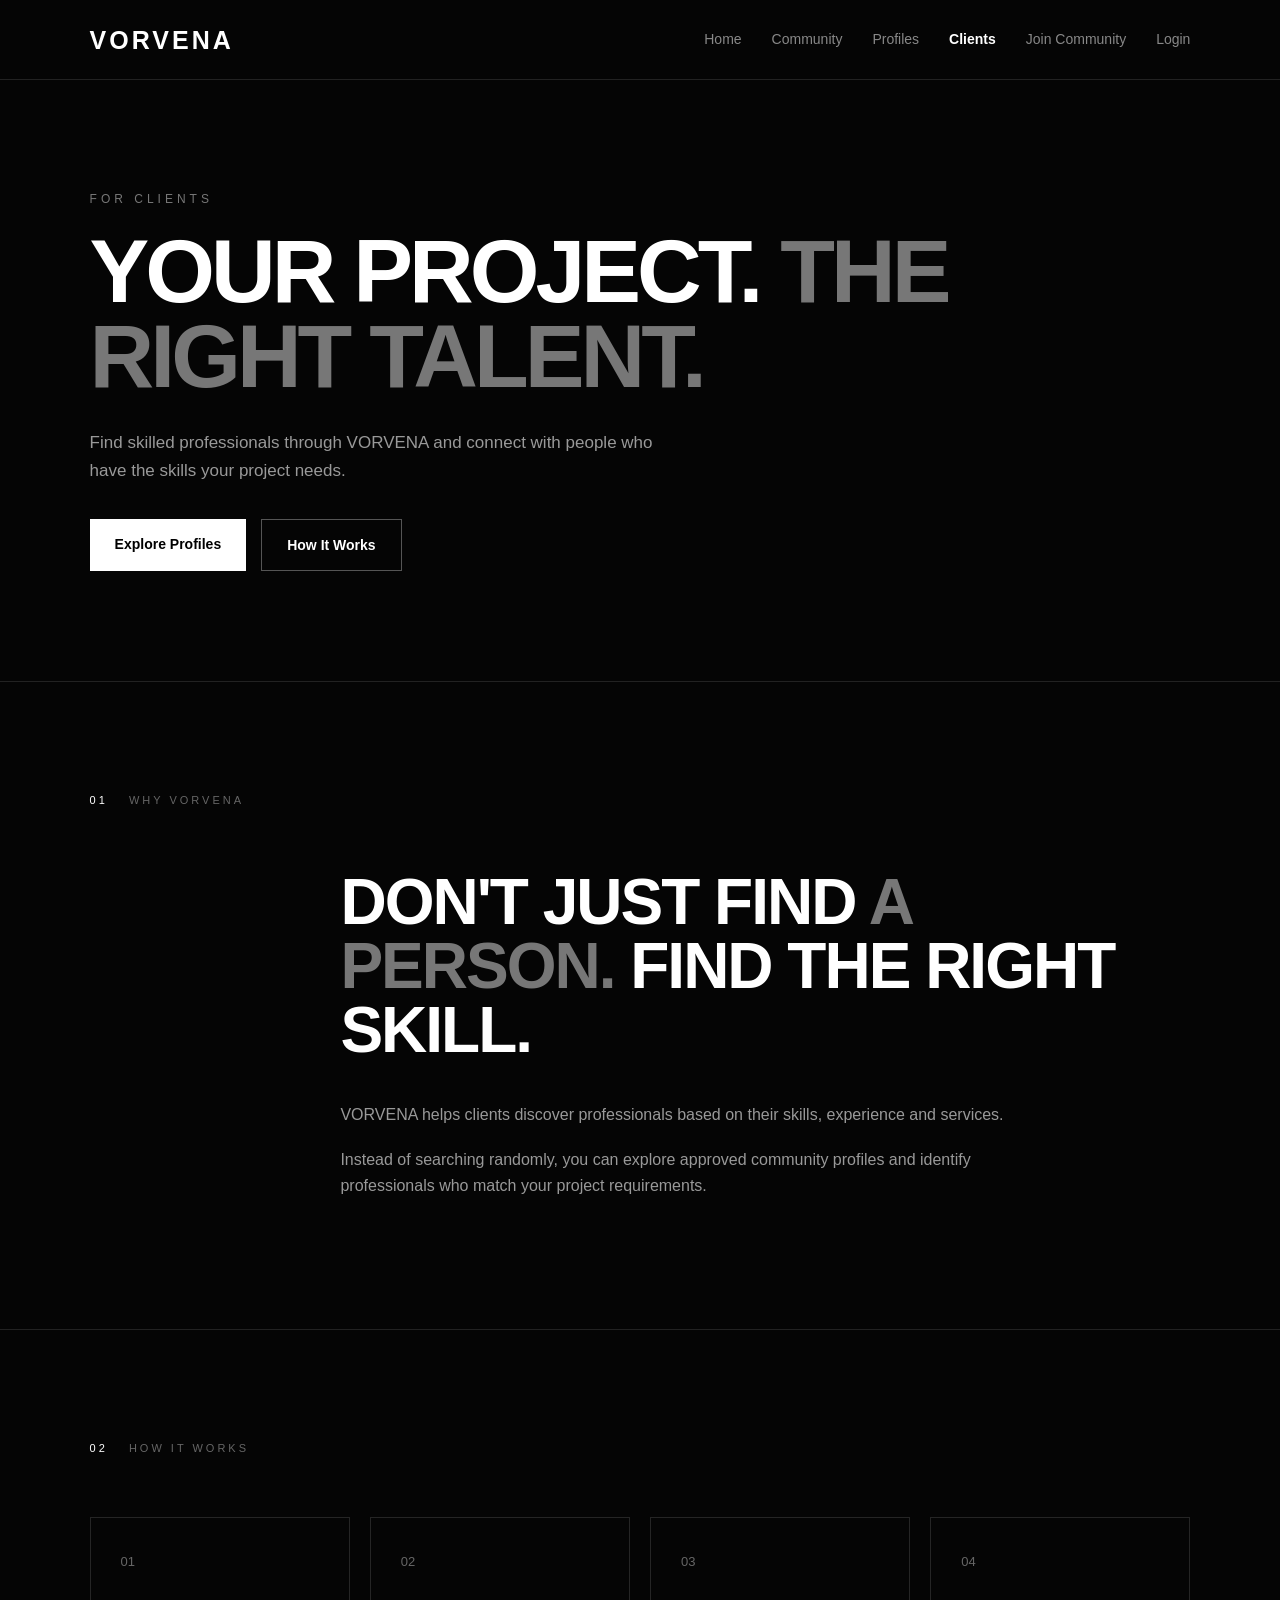
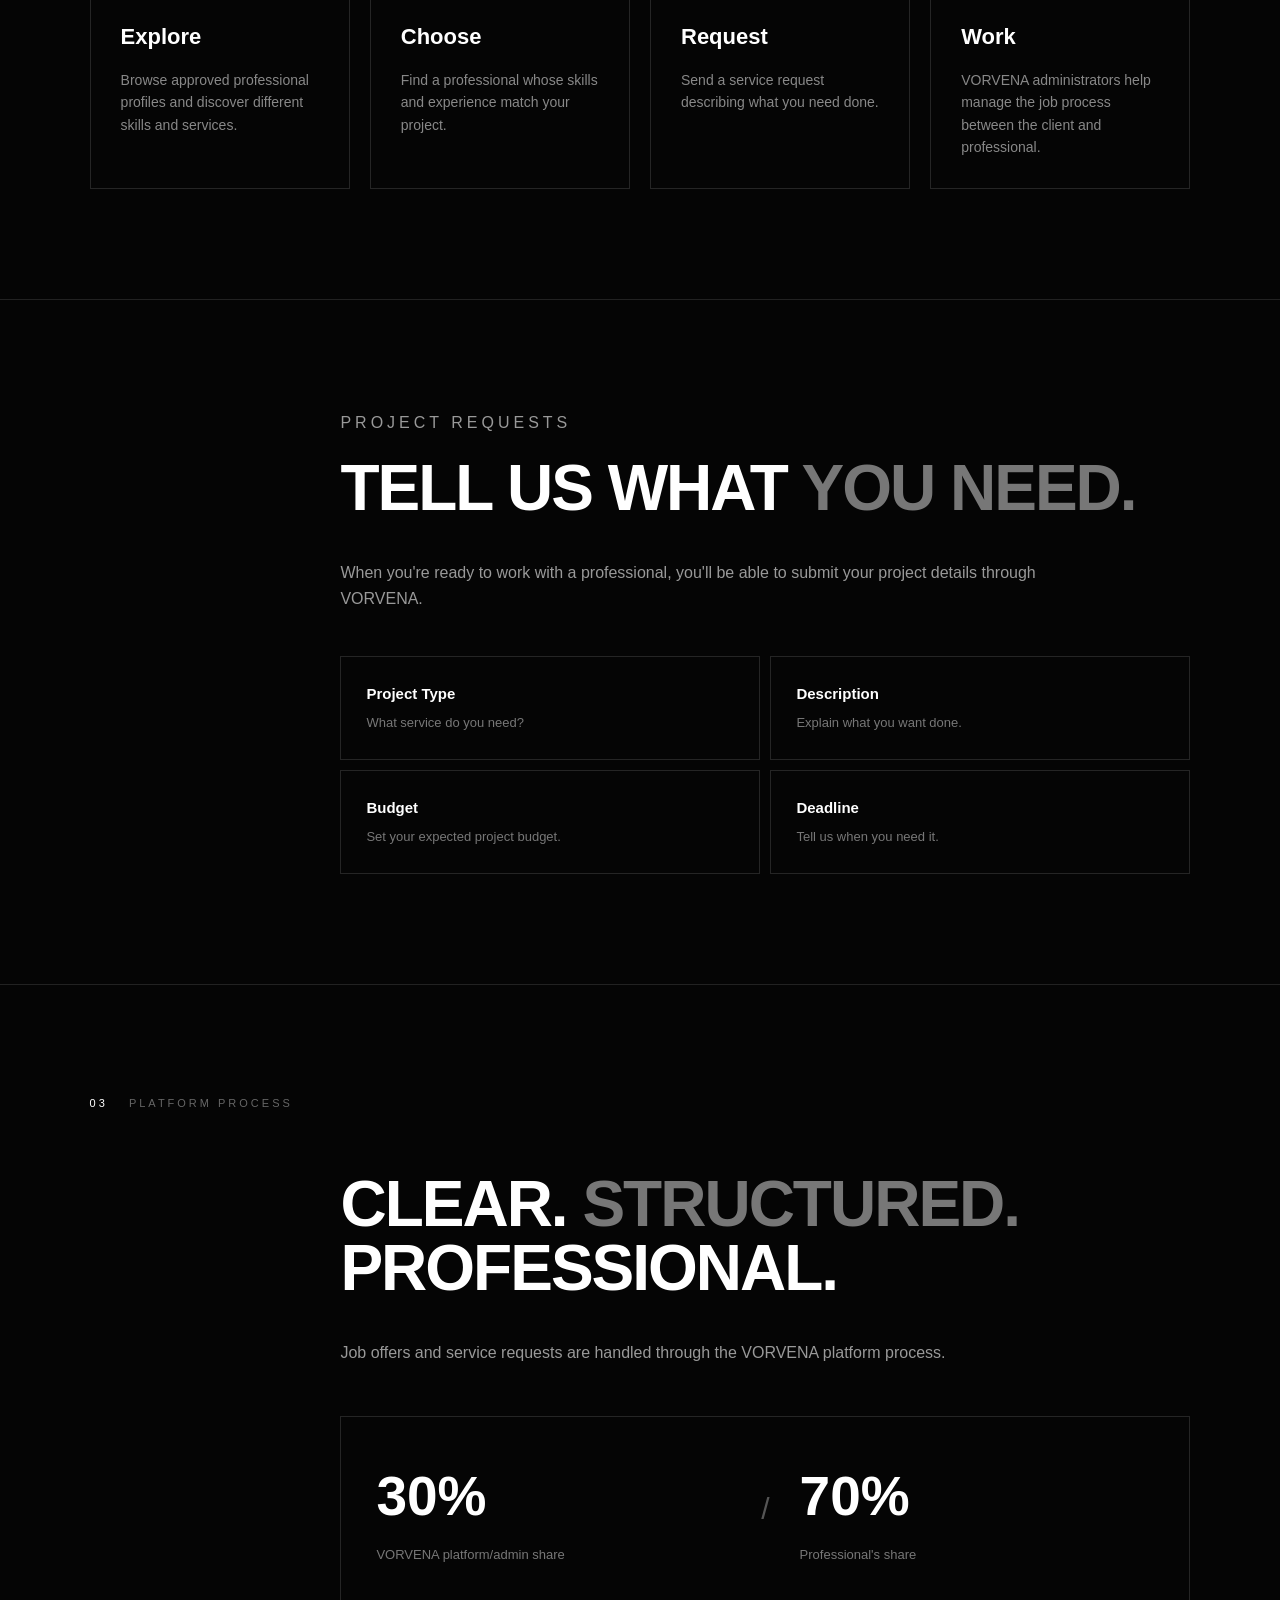
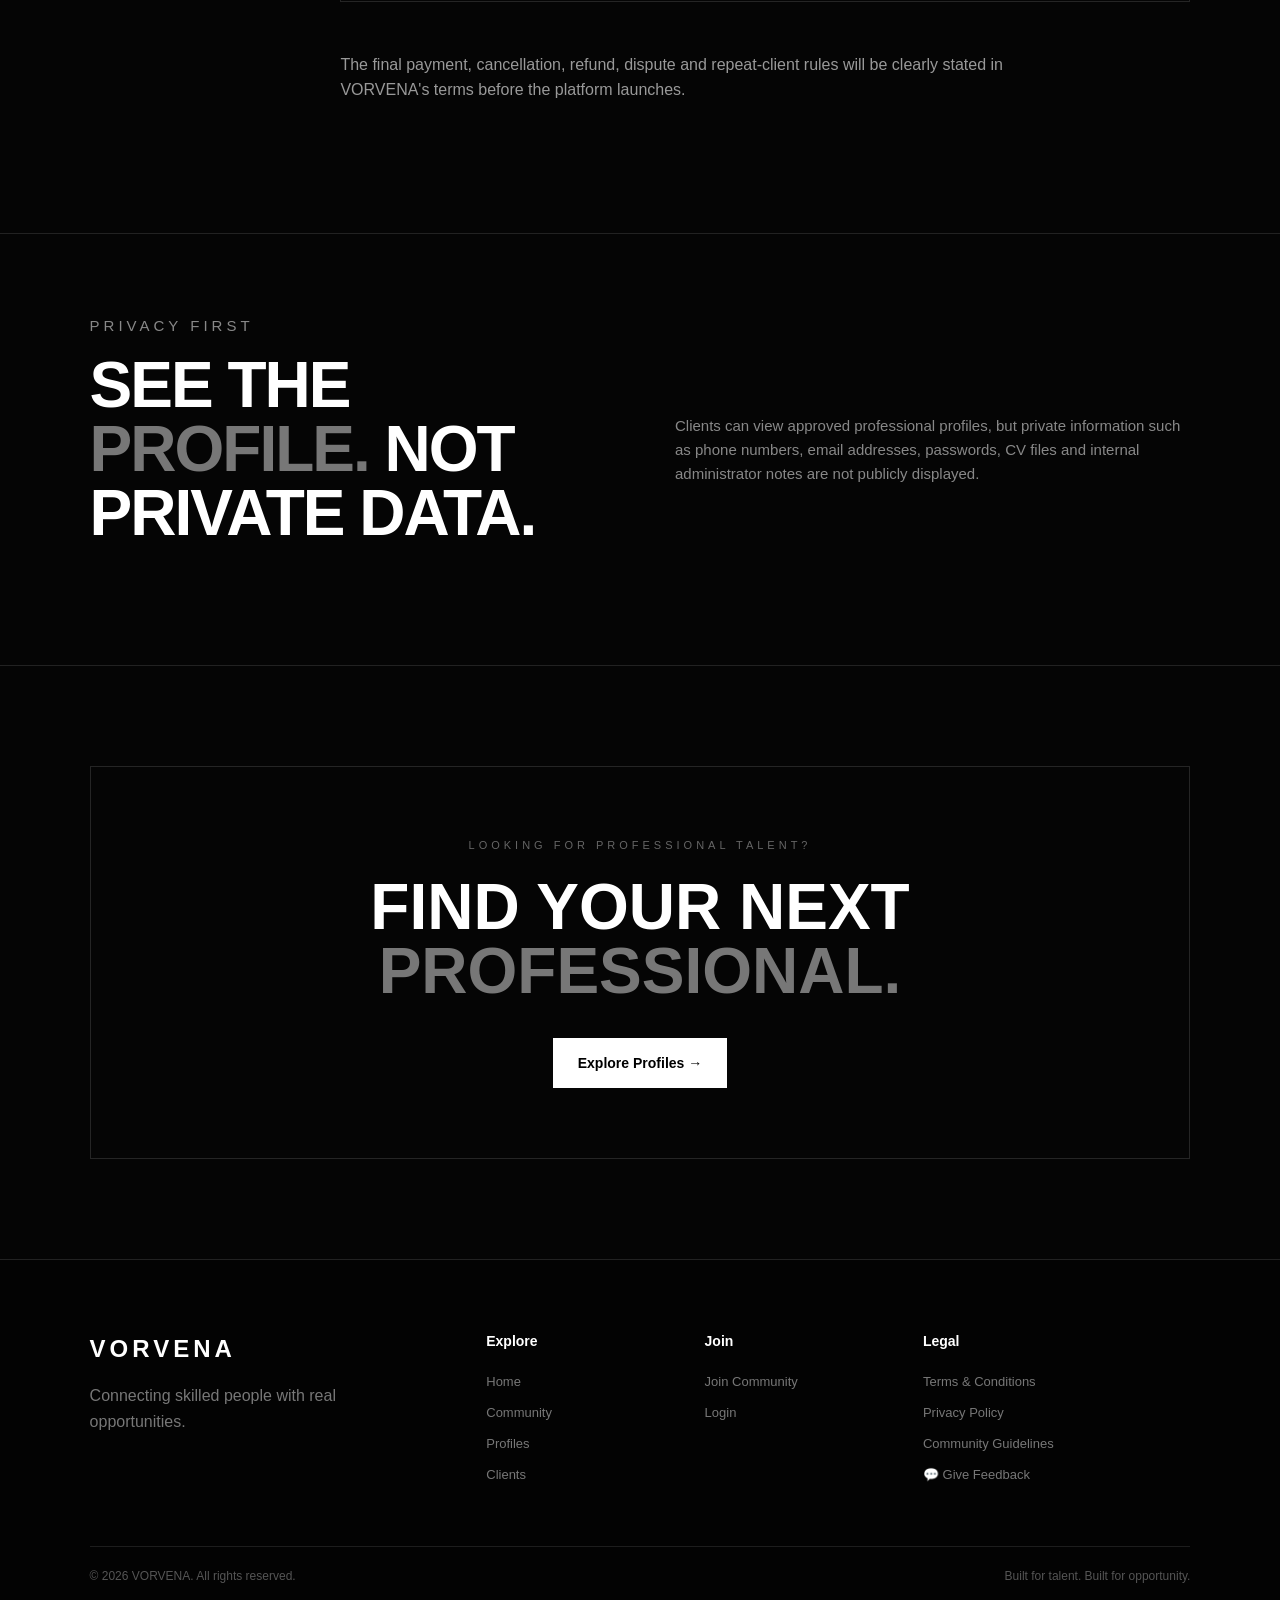
==== clients.html @ e2cf0236 "initial commit" ====
<!DOCTYPE html>
<html lang="en">

<head>
    <meta charset="UTF-8">
    <meta name="viewport" content="width=device-width, initial-scale=1.0">

    <title>Clients | VORVENA</title>

    <link rel="stylesheet" href="clients.css">
</head>

<body>

    <!-- HEADER -->
    <header class="header">

        <a href="home.html" class="logo">VORVENA</a>

        <nav class="nav">

            <a href="home.html">Home</a>

            <a href="community.html">Community</a>

            <a href="profiles.html">Profiles</a>

            <a href="clients.html" class="active">
                Clients
            </a>

            <a href="join.html">Join Community</a>

            <a href="login.html">Login</a>

        </nav>

        <button class="menu-btn" id="menuBtn">
            ☰
        </button>

    </header>


    <!-- MOBILE NAV -->
    <div class="mobile-nav" id="mobileNav">

        <a href="home.html">Home</a>

        <a href="community.html">
            Community
        </a>

        <a href="profiles.html">
            Profiles
        </a>

        <a href="clients.html" class="active">
            Clients
        </a>

        <a href="join.html">
            Join Community
        </a>

        <a href="login.html">
            Login
        </a>

    </div>


    <!-- MAIN -->
    <main>

        <!-- HERO -->
        <section class="clients-hero">

            <p>FOR CLIENTS</p>

            <h1>
                YOUR PROJECT.
                <span>THE RIGHT TALENT.</span>
            </h1>

            <p class="hero-description">
                Find skilled professionals through VORVENA
                and connect with people who have the skills
                your project needs.
            </p>

            <div class="hero-buttons">

                <a href="profiles.html" class="primary-btn">
                    Explore Profiles
                </a>

                <a href="#how-it-works" class="secondary-btn">
                    How It Works
                </a>

            </div>

        </section>


        <!-- WHY VORVENA -->
        <section class="why-section">

            <div class="section-label">
                <span>01</span>
                WHY VORVENA
            </div>

            <div class="why-content">

                <h2>
                    DON'T JUST FIND
                    <span>A PERSON.</span>
                    FIND THE RIGHT SKILL.
                </h2>

                <p>
                    VORVENA helps clients discover
                    professionals based on their skills,
                    experience and services.
                </p>

                <p>
                    Instead of searching randomly, you can
                    explore approved community profiles and
                    identify professionals who match your
                    project requirements.
                </p>

            </div>

        </section>


        <!-- HOW IT WORKS -->
        <section class="how-section" id="how-it-works">

            <div class="section-label">
                <span>02</span>
                HOW IT WORKS
            </div>

            <div class="steps">

                <div class="step">

                    <span>01</span>

                    <h3>
                        Explore
                    </h3>

                    <p>
                        Browse approved professional profiles
                        and discover different skills and
                        services.
                    </p>

                </div>


                <div class="step">

                    <span>02</span>

                    <h3>
                        Choose
                    </h3>

                    <p>
                        Find a professional whose skills and
                        experience match your project.
                    </p>

                </div>


                <div class="step">

                    <span>03</span>

                    <h3>
                        Request
                    </h3>

                    <p>
                        Send a service request describing
                        what you need done.
                    </p>

                </div>


                <div class="step">

                    <span>04</span>

                    <h3>
                        Work
                    </h3>

                    <p>
                        VORVENA administrators help manage
                        the job process between the client
                        and professional.
                    </p>

                </div>

            </div>

        </section>


        <!-- PROJECT REQUEST -->
        <section class="request-section">

            <div class="request-content">

                <p class="small-label">
                    PROJECT REQUESTS
                </p>

                <h2>
                    TELL US WHAT
                    <span>YOU NEED.</span>
                </h2>

                <p>
                    When you're ready to work with a
                    professional, you'll be able to submit
                    your project details through VORVENA.
                </p>

                <div class="request-list">

                    <div>
                        <strong>Project Type</strong>
                        <span>What service do you need?</span>
                    </div>

                    <div>
                        <strong>Description</strong>
                        <span>Explain what you want done.</span>
                    </div>

                    <div>
                        <strong>Budget</strong>
                        <span>Set your expected project budget.</span>
                    </div>

                    <div>
                        <strong>Deadline</strong>
                        <span>Tell us when you need it.</span>
                    </div>

                </div>

            </div>

        </section>


        <!-- PAYMENT -->
        <section class="payment-section">

            <div class="section-label">
                <span>03</span>
                PLATFORM PROCESS
            </div>

            <div class="payment-content">

                <h2>
                    CLEAR.
                    <span>STRUCTURED.</span>
                    PROFESSIONAL.
                </h2>

                <p>
                    Job offers and service requests are
                    handled through the VORVENA platform
                    process.
                </p>

                <div class="payment-box">

                    <div>

                        <strong>30%</strong>

                        <span>
                            VORVENA platform/admin share
                        </span>

                    </div>

                    <div class="divider">
                        /
                    </div>

                    <div>

                        <strong>70%</strong>

                        <span>
                            Professional's share
                        </span>

                    </div>

                </div>

                <p class="payment-note">
                    The final payment, cancellation, refund,
                    dispute and repeat-client rules will be
                    clearly stated in VORVENA's terms before
                    the platform launches.
                </p>

            </div>

        </section>


        <!-- PRIVACY -->
        <section class="privacy-section">

            <div>

                <p class="small-label">
                    PRIVACY FIRST
                </p>

                <h2>
                    SEE THE
                    <span>PROFILE.</span>
                    NOT PRIVATE DATA.
                </h2>

            </div>

            <p>
                Clients can view approved professional
                profiles, but private information such as
                phone numbers, email addresses, passwords,
                CV files and internal administrator notes
                are not publicly displayed.
            </p>

        </section>


        <!-- CTA -->
        <section class="clients-cta">

            <p>
                LOOKING FOR PROFESSIONAL TALENT?
            </p>

            <h2>
                FIND YOUR NEXT
                <span>PROFESSIONAL.</span>
            </h2>

            <a href="profiles.html">
                Explore Profiles →
            </a>

        </section>

    </main>


    <!-- FOOTER -->
    <footer class="footer">

        <div class="footer-container">

            <div class="footer-brand">

                <h2>VORVENA</h2>

                <p>
                    Connecting skilled people with
                    real opportunities.
                </p>

            </div>


            <div class="footer-column">

                <h3>Explore</h3>

                <a href="home.html">
                    Home
                </a>

                <a href="community.html">
                    Community
                </a>

                <a href="profiles.html">
                    Profiles
                </a>

                <a href="clients.html">
                    Clients
                </a>

            </div>


            <div class="footer-column">

                <h3>Join</h3>

                <a href="join.html">
                    Join Community
                </a>

                <a href="login.html">
                    Login
                </a>

            </div>


            <div class="footer-column">

                <h3>Legal</h3>

                <a href="terms.html">
                    Terms & Conditions
                </a>

                <a href="privacy.html">
                    Privacy Policy
                </a>

                <a href="guidelines.html">
                    Community Guidelines
                </a>

                <a href="#" id="feedbackBtn">
                    💬 Give Feedback
                </a>

            </div>

        </div>


        <div class="footer-bottom">

            <p>
                © 2026 VORVENA. All rights reserved.
            </p>

            <p>
                Built for talent. Built for opportunity.
            </p>

        </div>

    </footer>


    <script src="clients.js"></script>

</body>

</html>
---- clients.css ----
* {
    margin: 0;
    padding: 0;
    box-sizing: border-box;
}

html {
    scroll-behavior: smooth;
}

body {
    background: #050505;
    color: #ffffff;
    font-family: Arial, Helvetica, sans-serif;
    line-height: 1.6;
}


/* ================= HEADER ================= */

.header {
    height: 80px;
    padding: 0 7%;

    display: flex;
    align-items: center;
    justify-content: space-between;

    background: #050505;
    border-bottom: 1px solid #222;

    position: relative;
    z-index: 1000;
}

.logo {
    color: #ffffff;
    text-decoration: none;

    font-size: 25px;
    font-weight: 800;

    letter-spacing: 3px;
}

.nav {
    display: flex;
    gap: 30px;
}

.nav a {
    color: #888;
    text-decoration: none;

    font-size: 14px;

    transition: 0.3s;
}

.nav a:hover,
.nav a.active {
    color: #ffffff;
}

.nav a.active {
    font-weight: 700;
}


/* ================= MENU ================= */

.menu-btn {
    display: none;

    border: none;
    background: transparent;

    color: #ffffff;

    font-size: 28px;

    cursor: pointer;
}

.mobile-nav {
    display: none;
}


/* ================= HERO ================= */

.clients-hero {
    min-height: 570px;

    padding: 110px 7%;

    display: flex;
    flex-direction: column;
    justify-content: center;
}

.clients-hero > p:first-child {
    color: #777;

    font-size: 12px;
    letter-spacing: 4px;

    margin-bottom: 20px;
}

.clients-hero h1 {
    max-width: 950px;

    font-size: clamp(50px, 7vw, 95px);

    line-height: 0.95;

    letter-spacing: -4px;
}

.clients-hero h1 span {
    color: #777;
}

.hero-description {
    color: #999;

    max-width: 600px;

    font-size: 17px;

    margin-top: 30px;
}

.hero-buttons {
    display: flex;

    gap: 15px;

    margin-top: 35px;
}

.primary-btn,
.secondary-btn {
    padding: 14px 25px;

    text-decoration: none;

    font-size: 14px;

    font-weight: 700;
}

.primary-btn {
    background: #ffffff;

    color: #000000;
}

.secondary-btn {
    border: 1px solid #555;

    color: #ffffff;
}


/* ================= SECTIONS ================= */

.why-section,
.how-section,
.request-section,
.payment-section {
    padding: 110px 7%;

    border-top: 1px solid #222;
}

.section-label {
    color: #666;

    font-size: 11px;

    letter-spacing: 3px;

    margin-bottom: 60px;
}

.section-label span {
    color: #ffffff;

    margin-right: 15px;
}


/* ================= WHY ================= */

.why-content {
    max-width: 850px;

    margin-left: auto;
}

.why-content h2,
.request-content h2,
.payment-content h2,
.privacy-section h2 {
    font-size: clamp(35px, 5vw, 65px);

    line-height: 1;

    letter-spacing: -2px;

    margin-bottom: 40px;
}

.why-content h2 span,
.request-content h2 span,
.payment-content h2 span,
.privacy-section h2 span {
    color: #777;
}

.why-content p,
.request-content > p,
.payment-content > p {
    max-width: 700px;

    color: #999;

    font-size: 16px;

    margin-bottom: 20px;
}


/* ================= HOW IT WORKS ================= */

.steps {
    display: grid;

    grid-template-columns: repeat(4, 1fr);

    gap: 20px;
}

.step {
    border: 1px solid #252525;

    padding: 30px;

    min-height: 250px;
}

.step > span {
    color: #666;

    font-size: 13px;
}

.step h3 {
    font-size: 22px;

    margin: 45px 0 15px;
}

.step p {
    color: #888;

    font-size: 14px;
}


/* ================= REQUEST ================= */

.request-content {
    max-width: 850px;

    margin-left: auto;
}

.small-label {
    color: #666;

    font-size: 11px;

    letter-spacing: 4px;

    margin-bottom: 15px;
}

.request-list {
    margin-top: 45px;

    display: grid;

    grid-template-columns: repeat(2, 1fr);

    gap: 10px;
}

.request-list div {
    border: 1px solid #252525;

    padding: 25px;

    display: flex;

    flex-direction: column;

    gap: 7px;
}

.request-list strong {
    font-size: 15px;
}

.request-list span {
    color: #777;

    font-size: 13px;
}


/* ================= PAYMENT ================= */

.payment-content {
    max-width: 850px;

    margin-left: auto;
}

.payment-box {
    margin: 50px 0;

    border: 1px solid #252525;

    display: grid;

    grid-template-columns: 1fr auto 1fr;

    align-items: center;

    padding: 35px;
}

.payment-box div:not(.divider) {
    display: flex;

    flex-direction: column;

    gap: 5px;
}

.payment-box strong {
    font-size: 55px;
}

.payment-box span {
    color: #777;

    font-size: 13px;
}

.divider {
    color: #555;

    font-size: 30px;

    padding: 0 30px;
}

.payment-note {
    color: #666;

    font-size: 13px;

    max-width: 700px;
}


/* ================= PRIVACY ================= */

.privacy-section {
    padding: 80px 7%;

    border-top: 1px solid #222;
    border-bottom: 1px solid #222;

    display: grid;

    grid-template-columns: 1fr 1fr;

    gap: 70px;

    align-items: center;
}

.privacy-section p {
    color: #888;

    font-size: 15px;
}


/* ================= CTA ================= */

.clients-cta {
    margin: 100px 7%;

    padding: 70px;

    border: 1px solid #252525;

    text-align: center;
}

.clients-cta > p {
    color: #666;

    font-size: 11px;

    letter-spacing: 4px;
}

.clients-cta h2 {
    font-size: clamp(35px, 5vw, 65px);

    line-height: 1;

    margin: 20px 0 35px;
}

.clients-cta h2 span {
    color: #777;
}

.clients-cta a {
    display: inline-block;

    padding: 14px 25px;

    background: #ffffff;

    color: #000000;

    text-decoration: none;

    font-size: 14px;

    font-weight: 700;
}


/* ================= FOOTER ================= */

.footer {
    background: #030303;

    border-top: 1px solid #222;

    padding: 70px 7% 25px;
}

.footer-container {
    display: grid;

    grid-template-columns: 2fr 1fr 1fr 1.5fr;

    gap: 40px;
}

.footer-brand h2 {
    letter-spacing: 4px;
}

.footer-brand p {
    color: #777;

    max-width: 250px;

    margin-top: 15px;
}

.footer-column {
    display: flex;

    flex-direction: column;

    gap: 10px;
}

.footer-column h3 {
    font-size: 14px;

    margin-bottom: 10px;
}

.footer-column a {
    color: #777;

    text-decoration: none;

    font-size: 13px;

    transition: 0.3s;
}

.footer-column a:hover {
    color: #ffffff;
}

.footer-bottom {
    border-top: 1px solid #1d1d1d;

    margin-top: 60px;

    padding-top: 20px;

    display: flex;

    justify-content: space-between;

    gap: 20px;
}

.footer-bottom p {
    color: #555;

    font-size: 12px;
}


/* ================= TABLET ================= */

@media (max-width: 768px) {

    .header {
        height: 70px;

        padding: 0 5%;
    }

    .nav {
        display: none;
    }

    .menu-btn {
        display: block;
    }

    .mobile-nav {
        position: absolute;

        top: 70px;

        left: 0;

        width: 100%;

        background: #050505;

        border-bottom: 1px solid #222;

        display: none;

        flex-direction: column;

        z-index: 999;
    }

    .mobile-nav.show {
        display: flex;
    }

    .mobile-nav a {
        padding: 17px 5%;

        color: #888;

        text-decoration: none;

        border-bottom: 1px solid #1c1c1c;
    }

    .mobile-nav a.active {
        color: #ffffff;
    }

    .clients-hero {
        padding: 90px 5%;
    }

    .why-section,
    .how-section,
    .request-section,
    .payment-section {
        padding: 80px 5%;
    }

    .steps {
        grid-template-columns: repeat(2, 1fr);
    }

    .privacy-section {
        padding: 70px 5%;

        grid-template-columns: 1fr;

        gap: 30px;
    }

    .clients-cta {
        margin: 70px 5%;

        padding: 50px 30px;
    }

    .footer {
        padding: 60px 5% 25px;
    }

    .footer-container {
        grid-template-columns: repeat(2, 1fr);
    }

    .footer-bottom {
        flex-direction: column;
    }
}


/* ================= MOBILE ================= */

@media (max-width: 425px) {

    .logo {
        font-size: 21px;
    }

    .clients-hero h1 {
        font-size: 45px;

        letter-spacing: -2px;
    }

    .hero-description {
        font-size: 15px;
    }

    .hero-buttons {
        flex-direction: column;
    }

    .primary-btn,
    .secondary-btn {
        text-align: center;
    }

    .why-section,
    .how-section,
    .request-section,
    .payment-section {
        padding: 70px 5%;
    }

    .why-content h2,
    .request-content h2,
    .payment-content h2,
    .privacy-section h2 {
        font-size: 38px;
    }

    .steps {
        grid-template-columns: 1fr;
    }

    .request-list {
        grid-template-columns: 1fr;
    }

    .payment-box {
        grid-template-columns: 1fr;

        gap: 25px;

        text-align: center;
    }

    .divider {
        padding: 0;
    }

    .privacy-section {
        padding: 60px 5%;
    }

    .clients-cta {
        padding: 40px 25px;
    }

    .footer-container {
        grid-template-columns: 1fr;
    }
}


/* ================= SMALL MOBILE ================= */

@media (max-width: 375px) {

    .clients-hero h1 {
        font-size: 40px;
    }

    .why-content h2,
    .request-content h2,
    .payment-content h2,
    .privacy-section h2 {
        font-size: 34px;
    }

}
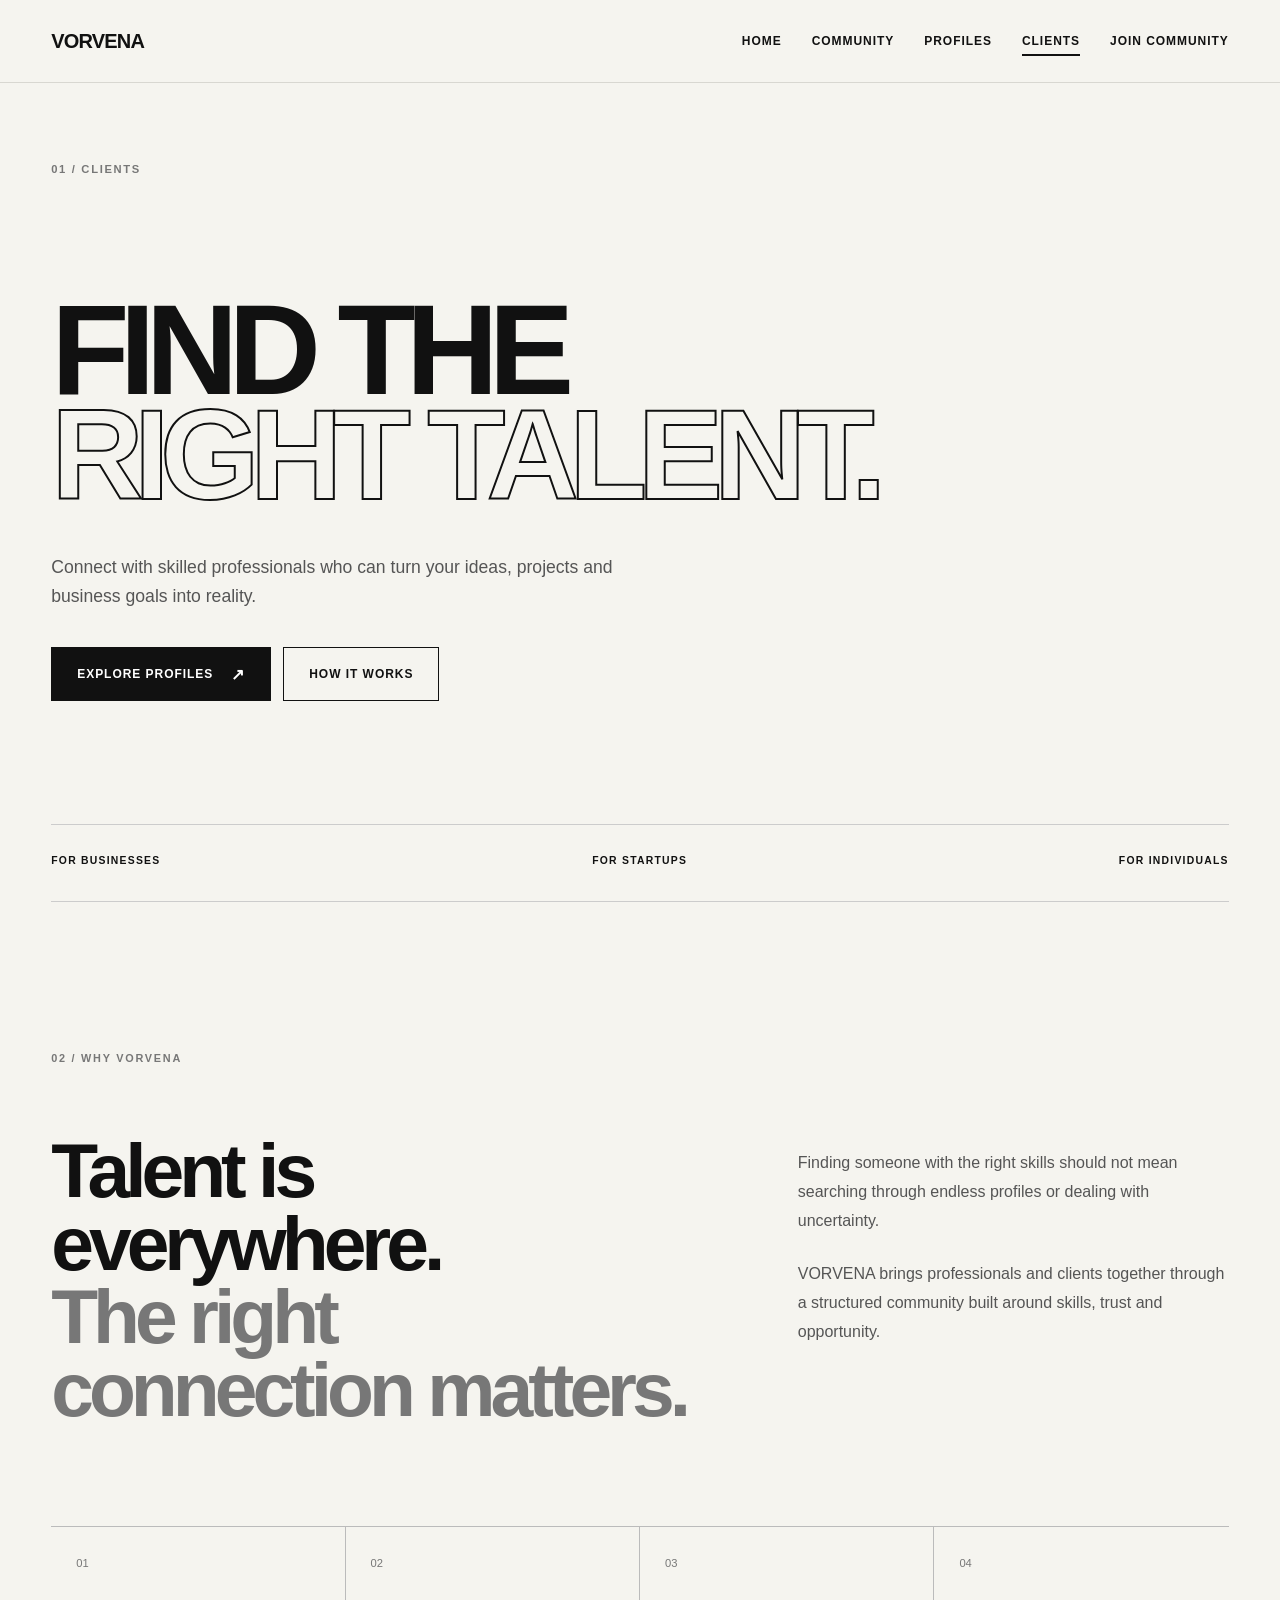
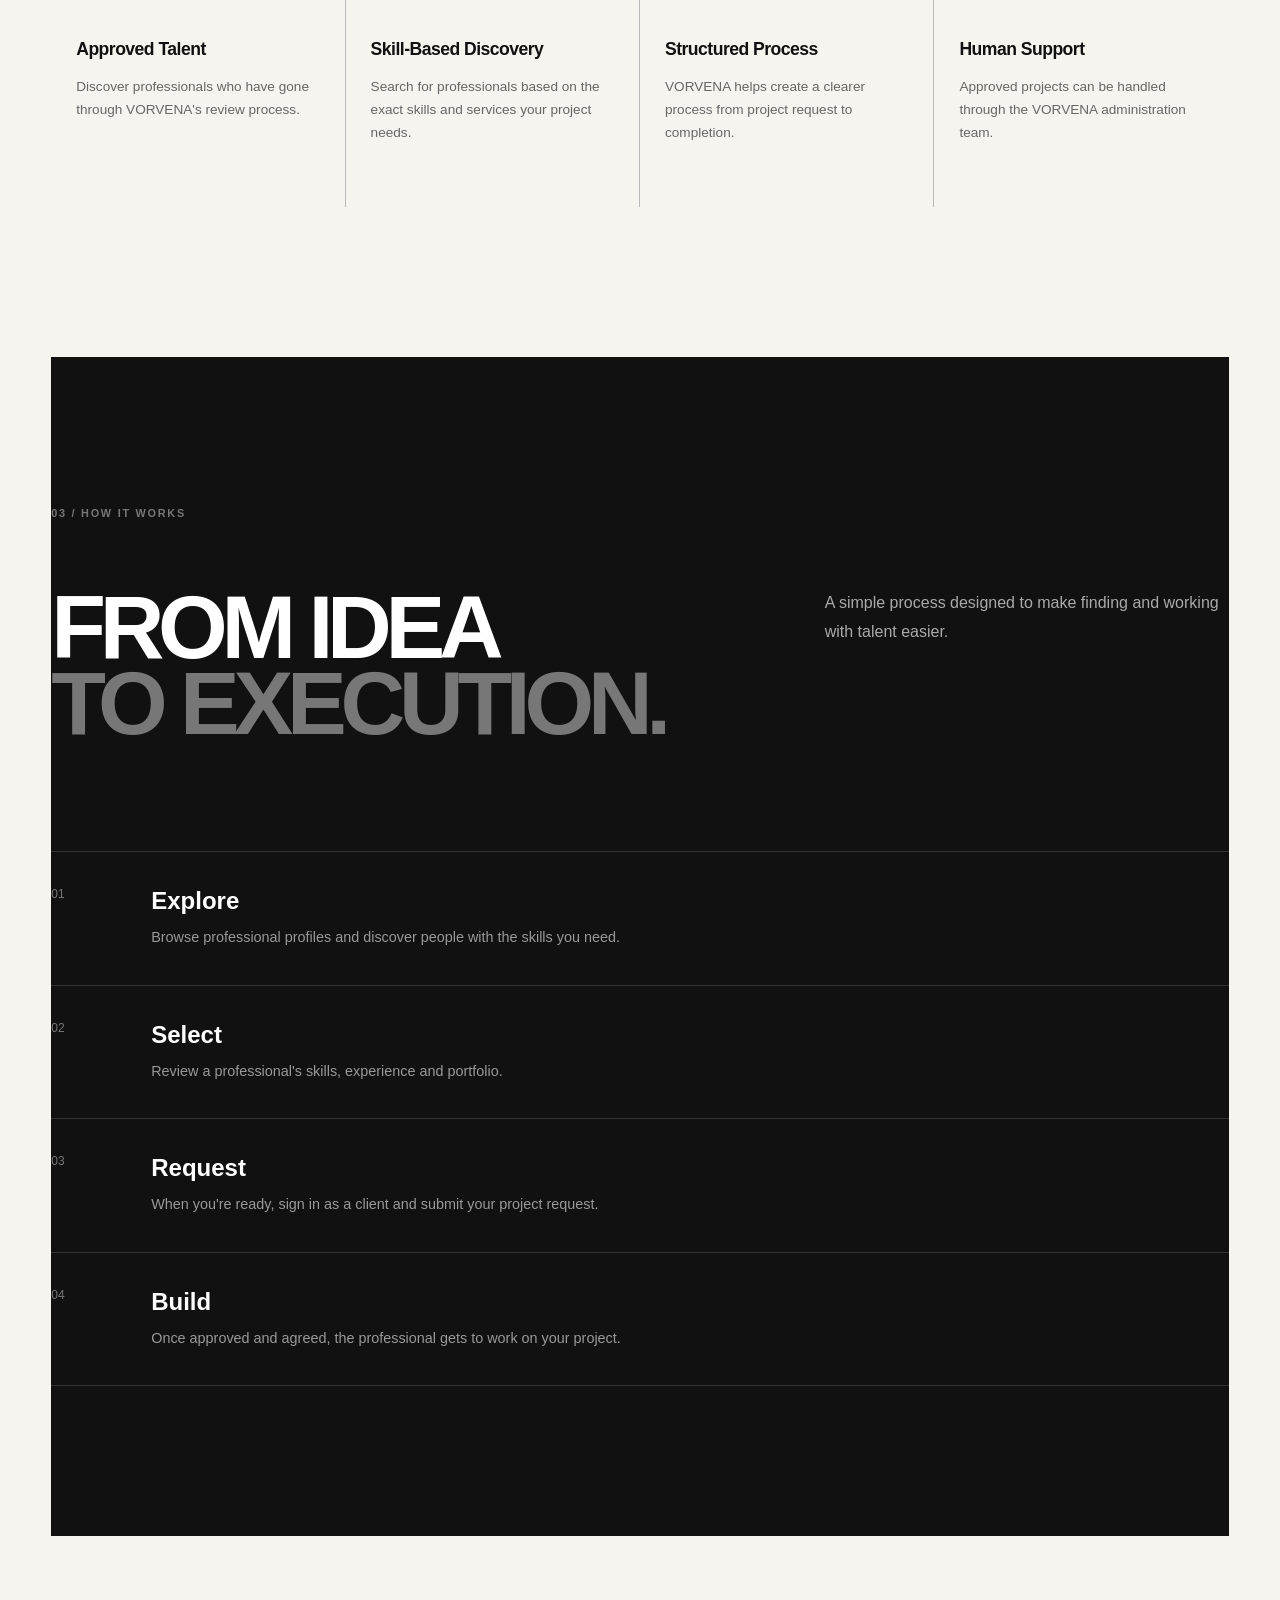
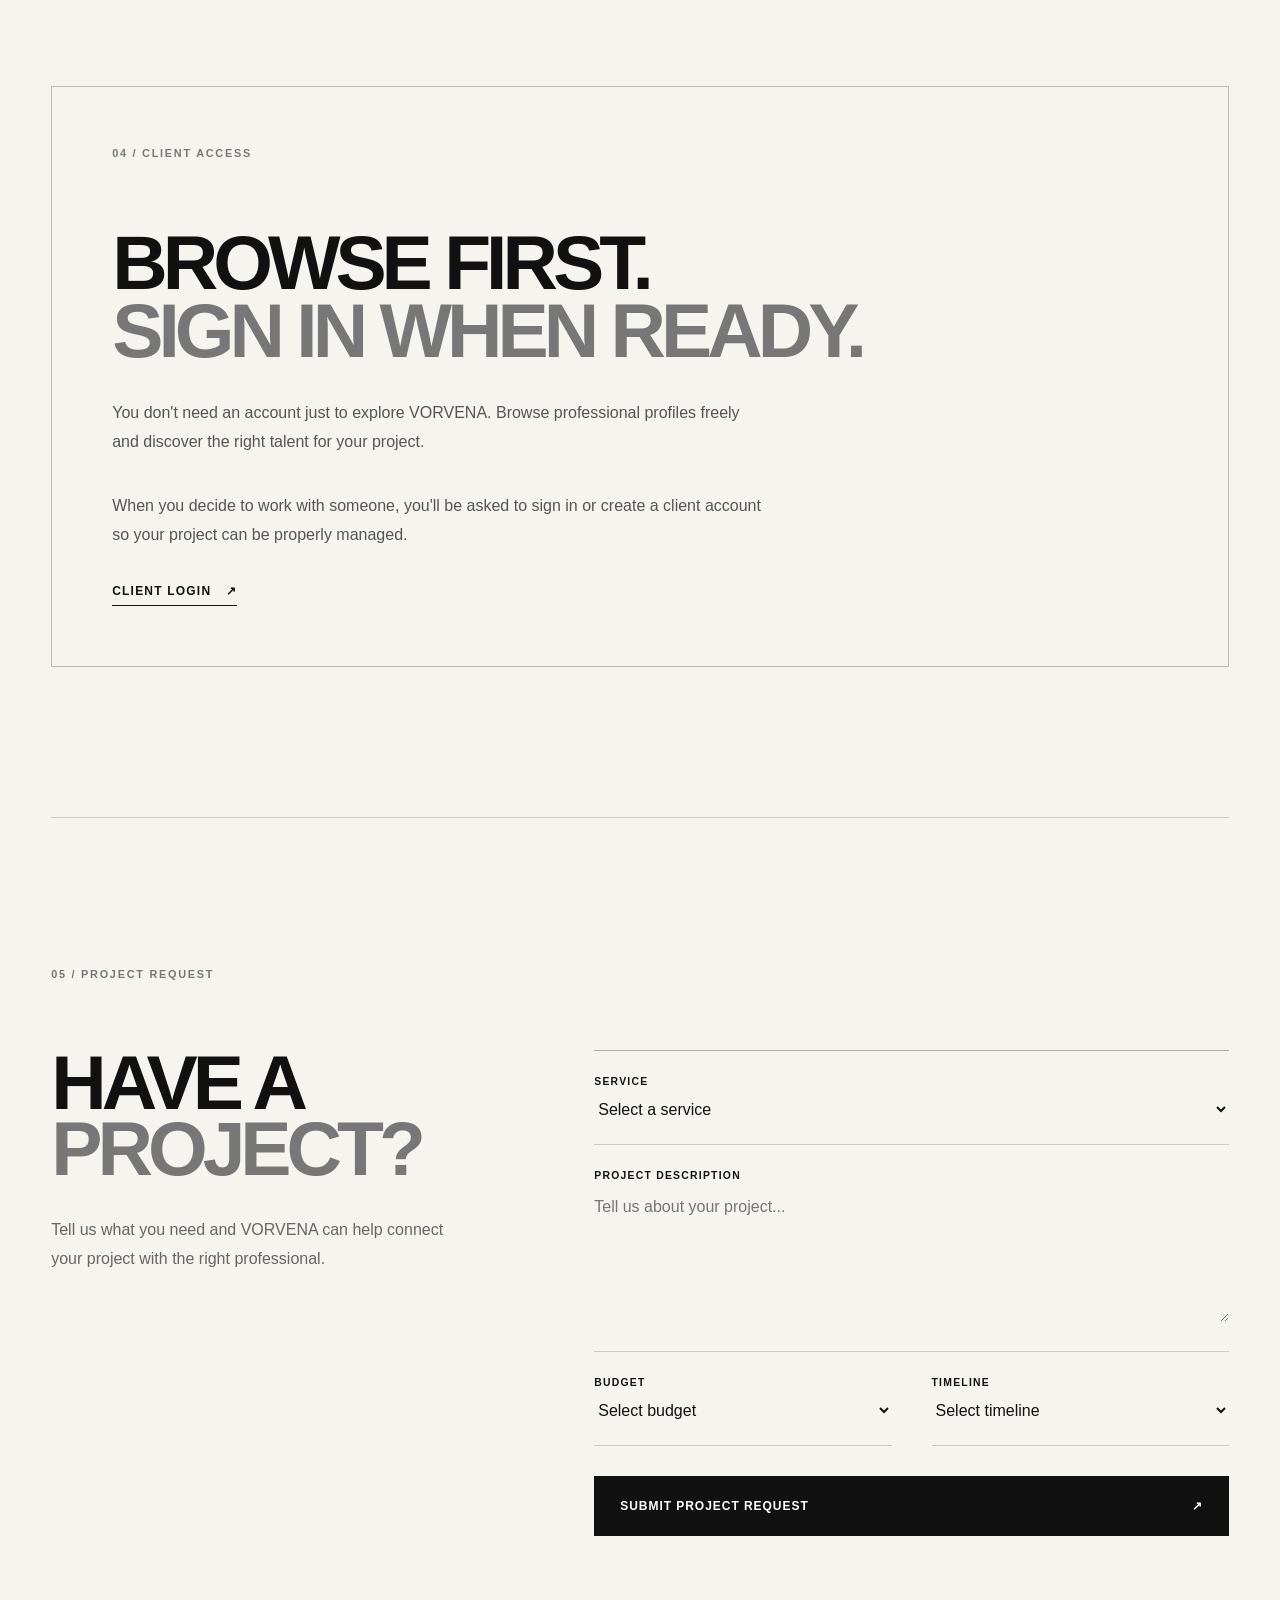
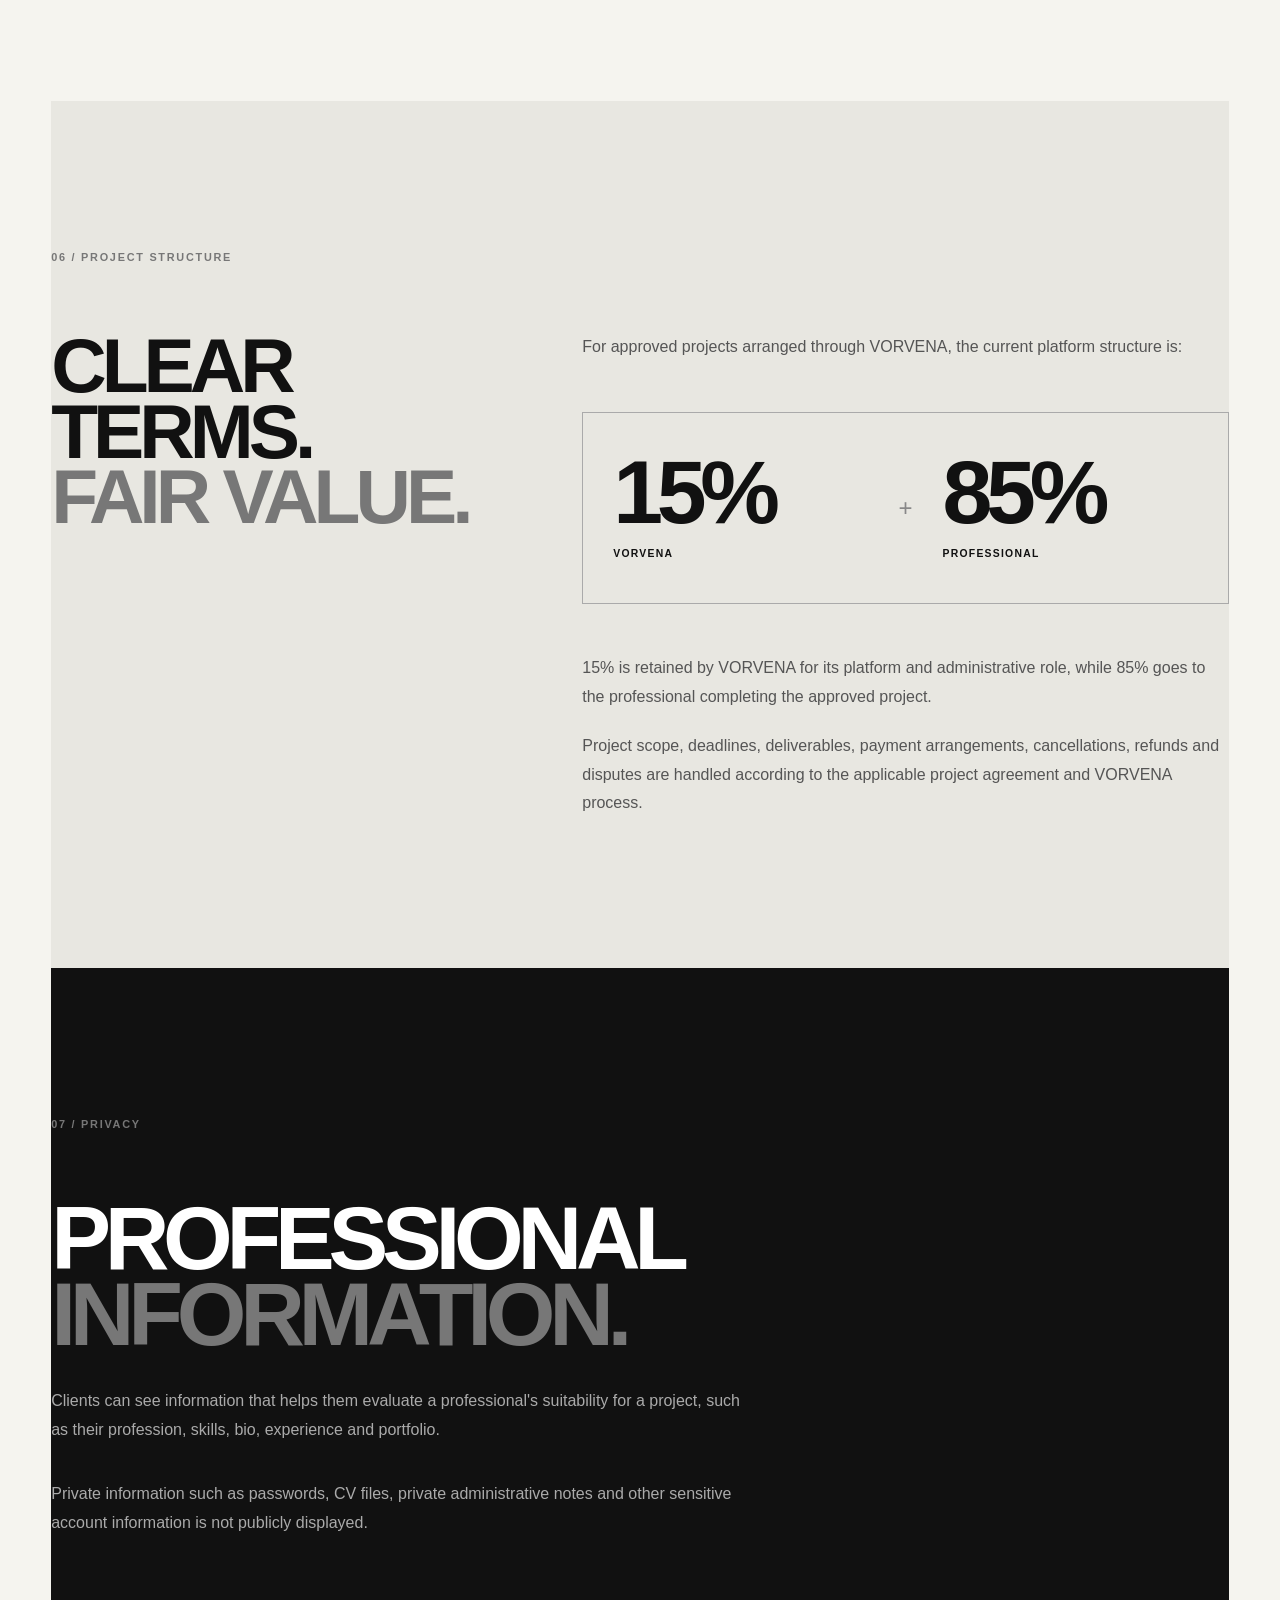
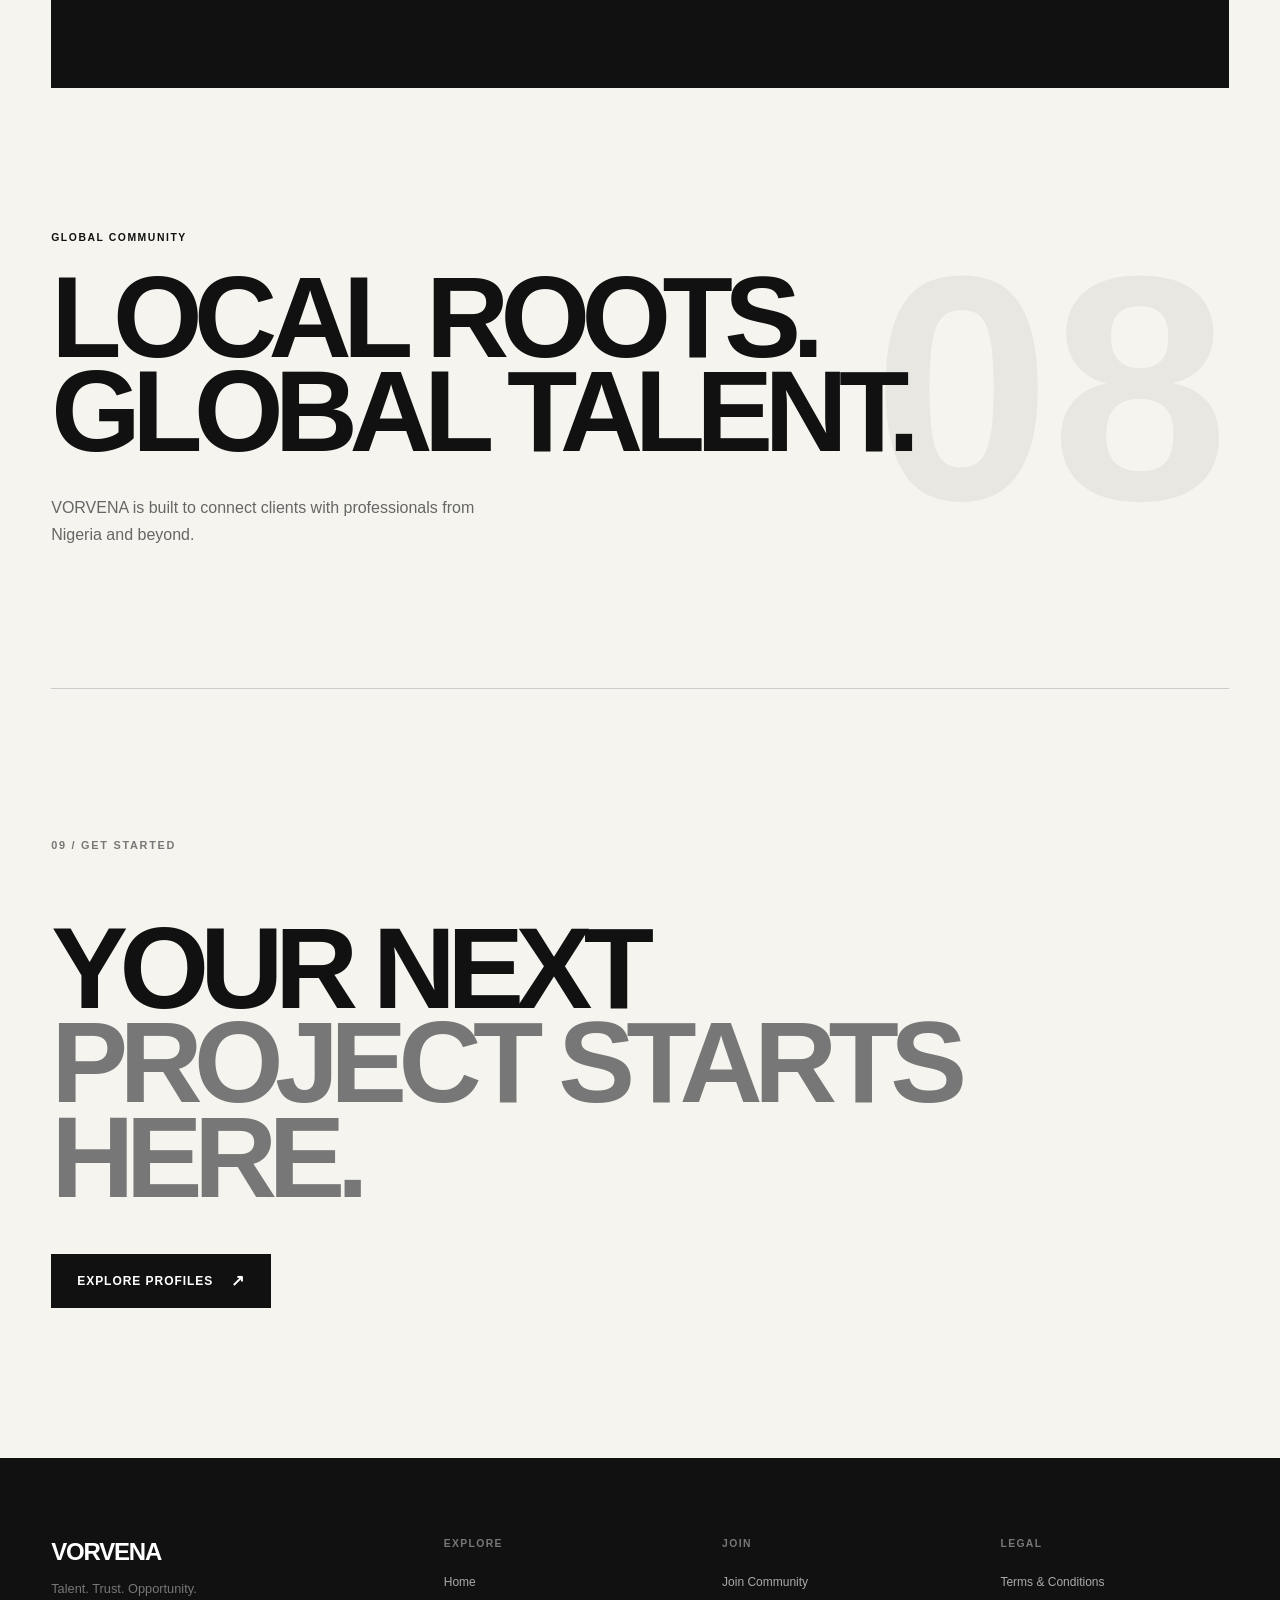
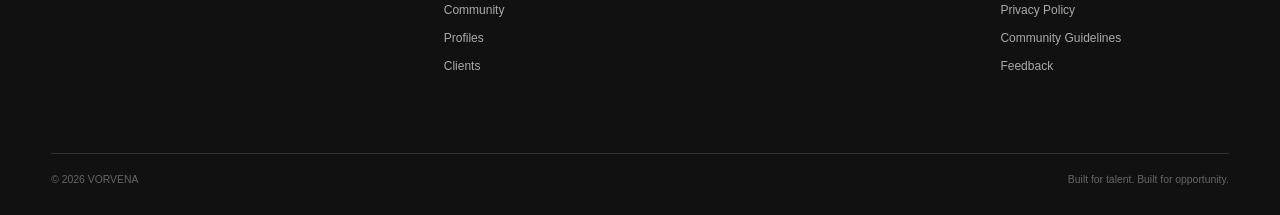
==== commit a9712c35: "updated VORVENA pages and styling" ====
--- a/clients.html
+++ b/clients.html
@@ -12,446 +12,680 @@
 
 <body>
 
-    <!-- HEADER -->
-    <header class="header">
-
-        <a href="home.html" class="logo">VORVENA</a>
-
-        <nav class="nav">
-
-            <a href="home.html">Home</a>
-
+    <!-- ================= HEADER ================= -->
+
+    <header class="site-header">
+
+        <div class="nav-container">
+
+            <a href="index.html" class="logo">
+                VORVENA
+            </a>
+
+            <nav class="desktop-nav">
+
+                <a href="index.html">Home</a>
+                <a href="community.html">Community</a>
+                <a href="profiles.html">Profiles</a>
+                <a href="clients.html" class="active">Clients</a>
+                <a href="join.html">Join Community</a>
+
+
+            </nav>
+
+            <button class="menu-btn" id="menuBtn" aria-label="Open menu">
+                <span></span>
+                <span></span>
+            </button>
+
+        </div>
+
+        <nav class="mobile-nav" id="mobileNav">
+
+            <a href="index.html">Home</a>
             <a href="community.html">Community</a>
-
             <a href="profiles.html">Profiles</a>
-
-            <a href="clients.html" class="active">
-                Clients
-            </a>
-
+            <a href="clients.html" class="active">Clients</a>
             <a href="join.html">Join Community</a>
 
-            <a href="login.html">Login</a>
 
         </nav>
 
-        <button class="menu-btn" id="menuBtn">
-            ☰
-        </button>
-
     </header>
 
 
-    <!-- MOBILE NAV -->
-    <div class="mobile-nav" id="mobileNav">
-
-        <a href="home.html">Home</a>
-
-        <a href="community.html">
-            Community
-        </a>
-
-        <a href="profiles.html">
-            Profiles
-        </a>
-
-        <a href="clients.html" class="active">
-            Clients
-        </a>
-
-        <a href="join.html">
-            Join Community
-        </a>
-
-        <a href="login.html">
-            Login
-        </a>
-
-    </div>
-
-
-    <!-- MAIN -->
+    <!-- ================= HERO ================= -->
+
     <main>
 
-        <!-- HERO -->
-        <section class="clients-hero">
-
-            <p>FOR CLIENTS</p>
-
-            <h1>
-                YOUR PROJECT.
-                <span>THE RIGHT TALENT.</span>
-            </h1>
-
-            <p class="hero-description">
-                Find skilled professionals through VORVENA
-                and connect with people who have the skills
-                your project needs.
-            </p>
-
-            <div class="hero-buttons">
-
-                <a href="profiles.html" class="primary-btn">
+        <section class="hero">
+
+            <div class="hero-number">
+                01 / CLIENTS
+            </div>
+
+            <div class="hero-content">
+
+                <h1>
+                    FIND THE
+                    <span>RIGHT TALENT.</span>
+                </h1>
+
+                <p>
+                    Connect with skilled professionals who can turn
+                    your ideas, projects and business goals into reality.
+                </p>
+
+                <div class="hero-actions">
+
+                    <a href="profiles.html" class="btn btn-dark">
+                        Explore Profiles
+                        <span>↗</span>
+                    </a>
+
+                    <a href="#how-it-works" class="btn btn-light">
+                        How It Works
+                    </a>
+
+                </div>
+
+            </div>
+
+            <div class="hero-bottom">
+
+                <span>FOR BUSINESSES</span>
+                <span>FOR STARTUPS</span>
+                <span>FOR INDIVIDUALS</span>
+
+            </div>
+
+        </section>
+
+
+        <!-- ================= WHY VORVENA ================= -->
+
+        <section class="why-section">
+
+            <div class="section-label">
+                02 / WHY VORVENA
+            </div>
+
+            <div class="why-grid">
+
+                <div class="why-heading">
+
+                    <h2>
+                        Talent is everywhere.
+                        <span>The right connection matters.</span>
+                    </h2>
+
+                </div>
+
+                <div class="why-copy">
+
+                    <p>
+                        Finding someone with the right skills should not
+                        mean searching through endless profiles or dealing
+                        with uncertainty.
+                    </p>
+
+                    <p>
+                        VORVENA brings professionals and clients together
+                        through a structured community built around skills,
+                        trust and opportunity.
+                    </p>
+
+                </div>
+
+            </div>
+
+
+            <div class="benefits-grid">
+
+                <article class="benefit-card">
+
+                    <span class="benefit-number">01</span>
+
+                    <h3>Approved Talent</h3>
+
+                    <p>
+                        Discover professionals who have gone through
+                        VORVENA's review process.
+                    </p>
+
+                </article>
+
+
+                <article class="benefit-card">
+
+                    <span class="benefit-number">02</span>
+
+                    <h3>Skill-Based Discovery</h3>
+
+                    <p>
+                        Search for professionals based on the exact
+                        skills and services your project needs.
+                    </p>
+
+                </article>
+
+
+                <article class="benefit-card">
+
+                    <span class="benefit-number">03</span>
+
+                    <h3>Structured Process</h3>
+
+                    <p>
+                        VORVENA helps create a clearer process from
+                        project request to completion.
+                    </p>
+
+                </article>
+
+
+                <article class="benefit-card">
+
+                    <span class="benefit-number">04</span>
+
+                    <h3>Human Support</h3>
+
+                    <p>
+                        Approved projects can be handled through the
+                        VORVENA administration team.
+                    </p>
+
+                </article>
+
+            </div>
+
+        </section>
+
+
+        <!-- ================= HOW IT WORKS ================= -->
+
+        <section class="process-section" id="how-it-works">
+
+            <div class="section-label">
+                03 / HOW IT WORKS
+            </div>
+
+            <div class="process-header">
+
+                <h2>
+                    FROM IDEA
+                    <span>TO EXECUTION.</span>
+                </h2>
+
+                <p>
+                    A simple process designed to make finding and
+                    working with talent easier.
+                </p>
+
+            </div>
+
+
+            <div class="process-list">
+
+                <div class="process-item">
+
+                    <span>01</span>
+
+                    <div>
+                        <h3>Explore</h3>
+                        <p>
+                            Browse professional profiles and discover
+                            people with the skills you need.
+                        </p>
+                    </div>
+
+                </div>
+
+
+                <div class="process-item">
+
+                    <span>02</span>
+
+                    <div>
+                        <h3>Select</h3>
+                        <p>
+                            Review a professional's skills, experience
+                            and portfolio.
+                        </p>
+                    </div>
+
+                </div>
+
+
+                <div class="process-item">
+
+                    <span>03</span>
+
+                    <div>
+                        <h3>Request</h3>
+                        <p>
+                            When you're ready, sign in as a client and
+                            submit your project request.
+                        </p>
+                    </div>
+
+                </div>
+
+
+                <div class="process-item">
+
+                    <span>04</span>
+
+                    <div>
+                        <h3>Build</h3>
+                        <p>
+                            Once approved and agreed, the professional
+                            gets to work on your project.
+                        </p>
+                    </div>
+
+                </div>
+
+            </div>
+
+        </section>
+
+
+        <!-- ================= CLIENT ACCESS ================= -->
+
+        <section class="access-section">
+
+            <div class="access-box">
+
+                <div class="section-label">
+                    04 / CLIENT ACCESS
+                </div>
+
+                <div class="access-content">
+
+                    <h2>
+                        BROWSE FIRST.
+                        <span>SIGN IN WHEN READY.</span>
+                    </h2>
+
+                    <p>
+                        You don't need an account just to explore VORVENA.
+                        Browse professional profiles freely and discover
+                        the right talent for your project.
+                    </p>
+
+                    <p>
+                        When you decide to work with someone, you'll be
+                        asked to sign in or create a client account so
+                        your project can be properly managed.
+                    </p>
+
+                    <a href="login.html" class="text-link">
+                        Client Login
+                        <span>↗</span>
+                    </a>
+
+                </div>
+
+            </div>
+
+        </section>
+
+
+        <!-- ================= PROJECT REQUEST ================= -->
+
+        <section class="request-section">
+
+            <div class="section-label">
+                05 / PROJECT REQUEST
+            </div>
+
+            <div class="request-grid">
+
+                <div class="request-intro">
+
+                    <h2>
+                        HAVE A
+                        <span>PROJECT?</span>
+                    </h2>
+
+                    <p>
+                        Tell us what you need and VORVENA can help
+                        connect your project with the right professional.
+                    </p>
+
+                </div>
+
+
+                <form class="project-form" id="projectForm">
+
+                    <div class="form-group">
+
+                        <label for="service">
+                            SERVICE
+                        </label>
+
+                        <select id="service" required>
+
+                            <option value="">
+                                Select a service
+                            </option>
+
+                            <option>Frontend Development</option>
+                            <option>Backend Development</option>
+                            <option>Full Stack Development</option>
+                            <option>Graphic Design</option>
+                            <option>Motion Design</option>
+                            <option>UI/UX Design</option>
+                            <option>Digital Marketing</option>
+                            <option>Social Media Management</option>
+                            <option>Writing</option>
+                            <option>Photography</option>
+                            <option>Other</option>
+
+                        </select>
+
+                    </div>
+
+
+                    <div class="form-group">
+
+                        <label for="project">
+                            PROJECT DESCRIPTION
+                        </label>
+
+                        <textarea id="project" rows="5" placeholder="Tell us about your project..." required></textarea>
+
+                    </div>
+
+
+                    <div class="form-row">
+
+                        <div class="form-group">
+
+                            <label for="budget">
+                                BUDGET
+                            </label>
+
+                            <select id="budget" required>
+
+                                <option value="">
+                                    Select budget
+                                </option>
+
+                                <option>Under ₦100,000</option>
+                                <option>₦100,000 – ₦250,000</option>
+                                <option>₦250,000 – ₦500,000</option>
+                                <option>₦500,000 – ₦1,000,000</option>
+                                <option>₦1,000,000+</option>
+                                <option>International / USD</option>
+
+                            </select>
+
+                        </div>
+
+
+                        <div class="form-group">
+
+                            <label for="timeline">
+                                TIMELINE
+                            </label>
+
+                            <select id="timeline" required>
+
+                                <option value="">
+                                    Select timeline
+                                </option>
+
+                                <option>Under 1 week</option>
+                                <option>1 – 2 weeks</option>
+                                <option>2 – 4 weeks</option>
+                                <option>1 – 3 months</option>
+                                <option>Flexible</option>
+
+                            </select>
+
+                        </div>
+
+                    </div>
+
+
+                    <button type="submit" class="submit-btn">
+
+                        Submit Project Request
+
+                        <span>↗</span>
+
+                    </button>
+
+                    <p class="form-message" id="formMessage"></p>
+
+                </form>
+
+            </div>
+
+        </section>
+
+
+        <!-- ================= PAYMENT ================= -->
+
+        <section class="payment-section">
+
+            <div class="section-label">
+                06 / PROJECT STRUCTURE
+            </div>
+
+            <div class="payment-grid">
+
+                <div>
+
+                    <h2>
+                        CLEAR TERMS.
+                        <span>FAIR VALUE.</span>
+                    </h2>
+
+                </div>
+
+
+                <div class="payment-content">
+
+                    <p>
+                        For approved projects arranged through VORVENA,
+                        the current platform structure is:
+                    </p>
+
+
+                    <div class="payment-box">
+
+                        <div class="payment-side">
+
+                            <strong>15%</strong>
+
+                            <span>
+                                VORVENA
+                            </span>
+
+                        </div>
+
+
+                        <div class="payment-divider">
+                            +
+                        </div>
+
+
+                        <div class="payment-side">
+
+                            <strong>85%</strong>
+
+                            <span>
+                                PROFESSIONAL
+                            </span>
+
+                        </div>
+
+                    </div>
+
+
+                    <p class="payment-note">
+                        15% is retained by VORVENA for its platform and
+                        administrative role, while 85% goes to the
+                        professional completing the approved project.
+                    </p>
+
+                    <p class="payment-note">
+                        Project scope, deadlines, deliverables, payment
+                        arrangements, cancellations, refunds and disputes
+                        are handled according to the applicable project
+                        agreement and VORVENA process.
+                    </p>
+
+                </div>
+
+            </div>
+
+        </section>
+
+
+        <!-- ================= PRIVACY ================= -->
+
+        <section class="privacy-section">
+
+            <div class="privacy-inner">
+
+                <div class="section-label">
+                    07 / PRIVACY
+                </div>
+
+                <h2>
+                    PROFESSIONAL
+                    <span>INFORMATION.</span>
+                </h2>
+
+                <p>
+                    Clients can see information that helps them evaluate
+                    a professional's suitability for a project, such as
+                    their profession, skills, bio, experience and
+                    portfolio.
+                </p>
+
+                <p>
+                    Private information such as passwords, CV files,
+                    private administrative notes and other sensitive
+                    account information is not publicly displayed.
+                </p>
+
+            </div>
+
+        </section>
+
+
+        <!-- ================= GLOBAL ================= -->
+
+        <section class="global-section">
+
+            <div class="global-number">
+                08
+            </div>
+
+            <div class="global-content">
+
+                <span>GLOBAL COMMUNITY</span>
+
+                <h2>
+                    LOCAL ROOTS.
+                    <br>
+                    GLOBAL TALENT.
+                </h2>
+
+                <p>
+                    VORVENA is built to connect clients with professionals
+                    from Nigeria and beyond.
+                </p>
+
+            </div>
+
+        </section>
+
+
+        <!-- ================= CTA ================= -->
+
+        <section class="final-cta">
+
+            <div class="section-label">
+                09 / GET STARTED
+            </div>
+
+            <h2>
+                YOUR NEXT
+                <span>PROJECT STARTS HERE.</span>
+            </h2>
+
+            <div class="cta-actions">
+
+                <a href="profiles.html" class="btn btn-dark">
                     Explore Profiles
+                    <span>↗</span>
                 </a>
 
-                <a href="#how-it-works" class="secondary-btn">
-                    How It Works
+
                 </a>
 
             </div>
 
         </section>
 
-
-        <!-- WHY VORVENA -->
-        <section class="why-section">
-
-            <div class="section-label">
-                <span>01</span>
-                WHY VORVENA
-            </div>
-
-            <div class="why-content">
-
-                <h2>
-                    DON'T JUST FIND
-                    <span>A PERSON.</span>
-                    FIND THE RIGHT SKILL.
-                </h2>
+    </main>
+
+
+    <!-- ================= FOOTER ================= -->
+
+    <footer class="site-footer">
+
+        <div class="footer-top">
+
+            <div class="footer-brand">
+
+                <a href="index.html" class="footer-logo">
+                    VORVENA
+                </a>
 
                 <p>
-                    VORVENA helps clients discover
-                    professionals based on their skills,
-                    experience and services.
+                    Talent. Trust. Opportunity.
                 </p>
 
-                <p>
-                    Instead of searching randomly, you can
-                    explore approved community profiles and
-                    identify professionals who match your
-                    project requirements.
-                </p>
-
-            </div>
-
-        </section>
-
-
-        <!-- HOW IT WORKS -->
-        <section class="how-section" id="how-it-works">
-
-            <div class="section-label">
-                <span>02</span>
-                HOW IT WORKS
-            </div>
-
-            <div class="steps">
-
-                <div class="step">
-
-                    <span>01</span>
-
-                    <h3>
-                        Explore
-                    </h3>
-
-                    <p>
-                        Browse approved professional profiles
-                        and discover different skills and
-                        services.
-                    </p>
-
-                </div>
-
-
-                <div class="step">
-
-                    <span>02</span>
-
-                    <h3>
-                        Choose
-                    </h3>
-
-                    <p>
-                        Find a professional whose skills and
-                        experience match your project.
-                    </p>
-
-                </div>
-
-
-                <div class="step">
-
-                    <span>03</span>
-
-                    <h3>
-                        Request
-                    </h3>
-
-                    <p>
-                        Send a service request describing
-                        what you need done.
-                    </p>
-
-                </div>
-
-
-                <div class="step">
-
-                    <span>04</span>
-
-                    <h3>
-                        Work
-                    </h3>
-
-                    <p>
-                        VORVENA administrators help manage
-                        the job process between the client
-                        and professional.
-                    </p>
-
-                </div>
-
-            </div>
-
-        </section>
-
-
-        <!-- PROJECT REQUEST -->
-        <section class="request-section">
-
-            <div class="request-content">
-
-                <p class="small-label">
-                    PROJECT REQUESTS
-                </p>
-
-                <h2>
-                    TELL US WHAT
-                    <span>YOU NEED.</span>
-                </h2>
-
-                <p>
-                    When you're ready to work with a
-                    professional, you'll be able to submit
-                    your project details through VORVENA.
-                </p>
-
-                <div class="request-list">
-
-                    <div>
-                        <strong>Project Type</strong>
-                        <span>What service do you need?</span>
-                    </div>
-
-                    <div>
-                        <strong>Description</strong>
-                        <span>Explain what you want done.</span>
-                    </div>
-
-                    <div>
-                        <strong>Budget</strong>
-                        <span>Set your expected project budget.</span>
-                    </div>
-
-                    <div>
-                        <strong>Deadline</strong>
-                        <span>Tell us when you need it.</span>
-                    </div>
-
-                </div>
-
-            </div>
-
-        </section>
-
-
-        <!-- PAYMENT -->
-        <section class="payment-section">
-
-            <div class="section-label">
-                <span>03</span>
-                PLATFORM PROCESS
-            </div>
-
-            <div class="payment-content">
-
-                <h2>
-                    CLEAR.
-                    <span>STRUCTURED.</span>
-                    PROFESSIONAL.
-                </h2>
-
-                <p>
-                    Job offers and service requests are
-                    handled through the VORVENA platform
-                    process.
-                </p>
-
-                <div class="payment-box">
-
-                    <div>
-
-                        <strong>30%</strong>
-
-                        <span>
-                            VORVENA platform/admin share
-                        </span>
-
-                    </div>
-
-                    <div class="divider">
-                        /
-                    </div>
-
-                    <div>
-
-                        <strong>70%</strong>
-
-                        <span>
-                            Professional's share
-                        </span>
-
-                    </div>
-
-                </div>
-
-                <p class="payment-note">
-                    The final payment, cancellation, refund,
-                    dispute and repeat-client rules will be
-                    clearly stated in VORVENA's terms before
-                    the platform launches.
-                </p>
-
-            </div>
-
-        </section>
-
-
-        <!-- PRIVACY -->
-        <section class="privacy-section">
-
-            <div>
-
-                <p class="small-label">
-                    PRIVACY FIRST
-                </p>
-
-                <h2>
-                    SEE THE
-                    <span>PROFILE.</span>
-                    NOT PRIVATE DATA.
-                </h2>
-
-            </div>
-
-            <p>
-                Clients can view approved professional
-                profiles, but private information such as
-                phone numbers, email addresses, passwords,
-                CV files and internal administrator notes
-                are not publicly displayed.
-            </p>
-
-        </section>
-
-
-        <!-- CTA -->
-        <section class="clients-cta">
-
-            <p>
-                LOOKING FOR PROFESSIONAL TALENT?
-            </p>
-
-            <h2>
-                FIND YOUR NEXT
-                <span>PROFESSIONAL.</span>
-            </h2>
-
-            <a href="profiles.html">
-                Explore Profiles →
-            </a>
-
-        </section>
-
-    </main>
-
-
-    <!-- FOOTER -->
-    <footer class="footer">
-
-        <div class="footer-container">
-
-            <div class="footer-brand">
-
-                <h2>VORVENA</h2>
-
-                <p>
-                    Connecting skilled people with
-                    real opportunities.
-                </p>
-
             </div>
 
 
             <div class="footer-column">
 
-                <h3>Explore</h3>
-
-                <a href="home.html">
-                    Home
-                </a>
-
-                <a href="community.html">
-                    Community
-                </a>
-
-                <a href="profiles.html">
-                    Profiles
-                </a>
-
-                <a href="clients.html">
-                    Clients
-                </a>
+                <h4>EXPLORE</h4>
+
+                <a href="index.html">Home</a>
+                <a href="community.html">Community</a>
+                <a href="profiles.html">Profiles</a>
+                <a href="clients.html">Clients</a>
 
             </div>
 
 
             <div class="footer-column">
 
-                <h3>Join</h3>
-
-                <a href="join.html">
-                    Join Community
-                </a>
-
-                <a href="login.html">
-                    Login
-                </a>
+                <h4>JOIN</h4>
+
+                <a href="join.html">Join Community</a>
+
 
             </div>
 
 
             <div class="footer-column">
 
-                <h3>Legal</h3>
-
-                <a href="terms.html">
-                    Terms & Conditions
-                </a>
-
-                <a href="privacy.html">
-                    Privacy Policy
-                </a>
-
-                <a href="guidelines.html">
-                    Community Guidelines
-                </a>
-
-                <a href="#" id="feedbackBtn">
-                    💬 Give Feedback
-                </a>
+                <h4>LEGAL</h4>
+
+                <a href="terms.html">Terms & Conditions</a>
+                <a href="privacy.html">Privacy Policy</a>
+                <a href="guidelines.html">Community Guidelines</a>
+                <a href="feedback.html">Feedback</a>
 
             </div>
 
@@ -460,13 +694,13 @@
 
         <div class="footer-bottom">
 
-            <p>
-                © 2026 VORVENA. All rights reserved.
-            </p>
-
-            <p>
+            <span>
+                © 2026 VORVENA
+            </span>
+
+            <span>
                 Built for talent. Built for opportunity.
-            </p>
+            </span>
 
         </div>
 
--- a/clients.css
+++ b/clients.css
@@ -9,77 +9,108 @@
 }
 
 body {
-    background: #050505;
-    color: #ffffff;
     font-family: Arial, Helvetica, sans-serif;
-    line-height: 1.6;
-}
-
-
-/* ================= HEADER ================= */
-
-.header {
-    height: 80px;
-    padding: 0 7%;
+    background: #f5f4ef;
+    color: #111;
+    overflow-x: hidden;
+}
+
+a {
+    color: inherit;
+    text-decoration: none;
+}
+
+button,
+input,
+select,
+textarea {
+    font: inherit;
+}
+
+
+/* =========================================================
+   HEADER
+========================================================= */
+
+.site-header {
+    position: sticky;
+    top: 0;
+    z-index: 1000;
+    background: rgba(245, 244, 239, 0.96);
+    border-bottom: 1px solid #d8d7d1;
+    backdrop-filter: blur(12px);
+}
+
+.nav-container {
+    width: min(1400px, 92%);
+    margin: auto;
+    height: 82px;
 
     display: flex;
     align-items: center;
     justify-content: space-between;
-
-    background: #050505;
-    border-bottom: 1px solid #222;
-
+}
+
+.logo {
+    font-size: 1.25rem;
+    font-weight: 900;
+    letter-spacing: -0.04em;
+}
+
+.desktop-nav {
+    display: flex;
+    align-items: center;
+    gap: 30px;
+}
+
+.desktop-nav a {
     position: relative;
-    z-index: 1000;
-}
-
-.logo {
-    color: #ffffff;
-    text-decoration: none;
-
-    font-size: 25px;
-    font-weight: 800;
-
-    letter-spacing: 3px;
-}
-
-.nav {
-    display: flex;
-    gap: 30px;
-}
-
-.nav a {
-    color: #888;
-    text-decoration: none;
-
-    font-size: 14px;
-
-    transition: 0.3s;
-}
-
-.nav a:hover,
-.nav a.active {
-    color: #ffffff;
-}
-
-.nav a.active {
+    font-size: 0.75rem;
     font-weight: 700;
-}
-
-
-/* ================= MENU ================= */
+    text-transform: uppercase;
+    letter-spacing: 0.08em;
+}
+
+.desktop-nav a::after {
+    content: "";
+    position: absolute;
+    left: 0;
+    bottom: -8px;
+
+    width: 0;
+    height: 2px;
+
+    background: #111;
+    transition: width 0.3s ease;
+}
+
+.desktop-nav a:hover::after,
+.desktop-nav a.active::after {
+    width: 100%;
+}
 
 .menu-btn {
     display: none;
 
-    border: none;
+    width: 45px;
+    height: 45px;
+
+    border: 1px solid #111;
     background: transparent;
 
-    color: #ffffff;
-
-    font-size: 28px;
-
     cursor: pointer;
+
+    flex-direction: column;
+    align-items: center;
+    justify-content: center;
+    gap: 6px;
+}
+
+.menu-btn span {
+    display: block;
+    width: 20px;
+    height: 2px;
+    background: #111;
 }
 
 .mobile-nav {
@@ -87,636 +118,1147 @@
 }
 
 
-/* ================= HERO ================= */
-
-.clients-hero {
-    min-height: 570px;
-
-    padding: 110px 7%;
+/* =========================================================
+   GENERAL
+========================================================= */
+
+section {
+    width: min(1400px, 92%);
+    margin: auto;
+}
+
+.section-label {
+    font-size: 0.68rem;
+    font-weight: 800;
+    letter-spacing: 0.16em;
+    text-transform: uppercase;
+    color: #777;
+}
+
+
+/* =========================================================
+   HERO
+========================================================= */
+
+.hero {
+    min-height: calc(100vh - 82px);
+    padding: 80px 0 35px;
+
+    display: flex;
+    flex-direction: column;
+    justify-content: space-between;
+}
+
+.hero-number {
+    font-size: 0.7rem;
+    font-weight: 700;
+    letter-spacing: 0.15em;
+    color: #777;
+}
+
+.hero-content {
+    max-width: 1100px;
+    margin: auto 0;
+}
+
+.hero h1 {
+    max-width: 1050px;
+
+    font-size: clamp(4rem, 10vw, 9.5rem);
+    line-height: 0.82;
+
+    font-weight: 900;
+    letter-spacing: -0.075em;
+}
+
+.hero h1 span {
+    display: block;
+    color: transparent;
+    -webkit-text-stroke: 2px #111;
+}
+
+.hero-content p {
+    max-width: 570px;
+    margin-top: 45px;
+
+    font-size: 1.1rem;
+    line-height: 1.7;
+    color: #555;
+}
+
+.hero-actions {
+    display: flex;
+    gap: 12px;
+    margin-top: 35px;
+}
+
+.btn {
+    min-height: 54px;
+    padding: 0 25px;
+
+    display: inline-flex;
+    align-items: center;
+    justify-content: center;
+    gap: 18px;
+
+    font-size: 0.75rem;
+    font-weight: 800;
+    text-transform: uppercase;
+    letter-spacing: 0.08em;
+
+    border: 1px solid #111;
+
+    transition:
+        background 0.3s ease,
+        color 0.3s ease,
+        transform 0.3s ease;
+}
+
+.btn span {
+    font-size: 1rem;
+}
+
+.btn:hover {
+    transform: translateY(-3px);
+}
+
+.btn-dark {
+    background: #111;
+    color: #fff;
+}
+
+.btn-dark:hover {
+    background: transparent;
+    color: #111;
+}
+
+.btn-light {
+    background: transparent;
+    color: #111;
+}
+
+.btn-light:hover {
+    background: #111;
+    color: #fff;
+}
+
+.hero-bottom {
+    display: flex;
+    justify-content: space-between;
+
+    padding-top: 30px;
+    border-top: 1px solid #ccc;
+
+    font-size: 0.65rem;
+    font-weight: 800;
+    letter-spacing: 0.12em;
+}
+
+
+/* =========================================================
+   WHY
+========================================================= */
+
+.why-section {
+    padding: 150px 0;
+    border-top: 1px solid #ccc;
+}
+
+.why-grid {
+    display: grid;
+    grid-template-columns: 1.2fr 0.8fr;
+    gap: 100px;
+
+    margin-top: 70px;
+}
+
+.why-heading h2 {
+    max-width: 800px;
+
+    font-size: clamp(2.8rem, 6vw, 6rem);
+    line-height: 0.95;
+    letter-spacing: -0.065em;
+}
+
+.why-heading h2 span {
+    display: block;
+    color: #777;
+}
+
+.why-copy {
+    padding-top: 15px;
+}
+
+.why-copy p {
+    margin-bottom: 25px;
+
+    font-size: 1rem;
+    line-height: 1.8;
+    color: #555;
+}
+
+.benefits-grid {
+    display: grid;
+    grid-template-columns: repeat(4, 1fr);
+
+    margin-top: 100px;
+
+    border-top: 1px solid #bbb;
+}
+
+.benefit-card {
+    min-height: 280px;
+    padding: 30px 25px;
+
+    border-right: 1px solid #bbb;
+}
+
+.benefit-card:last-child {
+    border-right: none;
+}
+
+.benefit-number {
+    display: block;
+    margin-bottom: 70px;
+
+    font-size: 0.7rem;
+    color: #777;
+}
+
+.benefit-card h3 {
+    margin-bottom: 15px;
+
+    font-size: 1.1rem;
+    letter-spacing: -0.03em;
+}
+
+.benefit-card p {
+    max-width: 250px;
+
+    font-size: 0.85rem;
+    line-height: 1.7;
+    color: #666;
+}
+
+
+/* =========================================================
+   PROCESS
+========================================================= */
+
+.process-section {
+    padding: 150px 0;
+
+    background: #111;
+    color: #fff;
+}
+
+.process-section .section-label {
+    color: #777;
+}
+
+.process-header {
+    display: grid;
+    grid-template-columns: 1fr 0.6fr;
+    gap: 100px;
+
+    margin-top: 70px;
+}
+
+.process-header h2 {
+    font-size: clamp(3rem, 7vw, 7rem);
+    line-height: 0.85;
+    letter-spacing: -0.07em;
+}
+
+.process-header h2 span {
+    display: block;
+    color: #777;
+}
+
+.process-header p {
+    max-width: 420px;
+
+    font-size: 1rem;
+    line-height: 1.8;
+    color: #aaa;
+}
+
+.process-list {
+    margin-top: 110px;
+
+    border-top: 1px solid #333;
+}
+
+.process-item {
+    display: grid;
+    grid-template-columns: 100px 1fr;
+
+    padding: 35px 0;
+
+    border-bottom: 1px solid #333;
+
+    transition: padding 0.3s ease;
+}
+
+.process-item:hover {
+    padding-left: 15px;
+}
+
+.process-item > span {
+    color: #777;
+    font-size: 0.75rem;
+}
+
+.process-item h3 {
+    margin-bottom: 10px;
+
+    font-size: 1.5rem;
+}
+
+.process-item p {
+    max-width: 600px;
+
+    font-size: 0.9rem;
+    line-height: 1.7;
+    color: #999;
+}
+
+
+/* =========================================================
+   ACCESS
+========================================================= */
+
+.access-section {
+    padding: 150px 0;
+}
+
+.access-box {
+    padding: 60px;
+
+    border: 1px solid #bbb;
+}
+
+.access-content {
+    max-width: 900px;
+    margin-top: 70px;
+}
+
+.access-content h2 {
+    font-size: clamp(3rem, 6vw, 6rem);
+    line-height: 0.88;
+    letter-spacing: -0.065em;
+}
+
+.access-content h2 span {
+    display: block;
+    color: #777;
+}
+
+.access-content p {
+    max-width: 650px;
+    margin-top: 35px;
+
+    font-size: 1rem;
+    line-height: 1.8;
+    color: #555;
+}
+
+.text-link {
+    display: inline-flex;
+    gap: 15px;
+
+    margin-top: 35px;
+    padding-bottom: 7px;
+
+    border-bottom: 1px solid #111;
+
+    font-size: 0.75rem;
+    font-weight: 800;
+    text-transform: uppercase;
+    letter-spacing: 0.1em;
+}
+
+
+/* =========================================================
+   REQUEST
+========================================================= */
+
+.request-section {
+    padding: 150px 0;
+    border-top: 1px solid #ccc;
+}
+
+.request-grid {
+    display: grid;
+    grid-template-columns: 0.8fr 1.2fr;
+    gap: 120px;
+
+    margin-top: 70px;
+}
+
+.request-intro h2 {
+    font-size: clamp(3rem, 6vw, 6rem);
+    line-height: 0.85;
+    letter-spacing: -0.065em;
+}
+
+.request-intro h2 span {
+    display: block;
+    color: #777;
+}
+
+.request-intro p {
+    max-width: 430px;
+    margin-top: 35px;
+
+    color: #666;
+    line-height: 1.8;
+}
+
+.project-form {
+    border-top: 1px solid #aaa;
+}
+
+.form-group {
+    padding: 25px 0;
+    border-bottom: 1px solid #ccc;
+}
+
+.form-group label {
+    display: block;
+    margin-bottom: 13px;
+
+    font-size: 0.65rem;
+    font-weight: 800;
+    letter-spacing: 0.12em;
+}
+
+.form-group input,
+.form-group select,
+.form-group textarea {
+    width: 100%;
+
+    border: none;
+    outline: none;
+    background: transparent;
+
+    color: #111;
+    font-size: 1rem;
+}
+
+.form-group textarea {
+    resize: vertical;
+    line-height: 1.6;
+}
+
+.form-group select {
+    cursor: pointer;
+}
+
+.form-row {
+    display: grid;
+    grid-template-columns: 1fr 1fr;
+    gap: 40px;
+}
+
+.submit-btn {
+    width: 100%;
+    min-height: 60px;
+
+    margin-top: 30px;
+
+    border: 1px solid #111;
+    background: #111;
+    color: #fff;
+
+    display: flex;
+    align-items: center;
+    justify-content: space-between;
+
+    padding: 0 25px;
+
+    cursor: pointer;
+
+    font-size: 0.75rem;
+    font-weight: 800;
+    text-transform: uppercase;
+    letter-spacing: 0.08em;
+
+    transition: 0.3s ease;
+}
+
+.submit-btn:hover {
+    background: transparent;
+    color: #111;
+}
+
+.form-message {
+    margin-top: 15px;
+    font-size: 0.8rem;
+    line-height: 1.5;
+}
+
+
+/* =========================================================
+   PAYMENT
+========================================================= */
+
+.payment-section {
+    padding: 150px 0;
+    background: #e8e7e1;
+}
+
+.payment-grid {
+    display: grid;
+    grid-template-columns: 0.8fr 1.2fr;
+    gap: 100px;
+
+    margin-top: 70px;
+}
+
+.payment-grid h2 {
+    font-size: clamp(3rem, 6vw, 6rem);
+    line-height: 0.85;
+    letter-spacing: -0.065em;
+}
+
+.payment-grid h2 span {
+    display: block;
+    color: #777;
+}
+
+.payment-content > p {
+    max-width: 650px;
+
+    font-size: 1rem;
+    line-height: 1.8;
+    color: #555;
+}
+
+.payment-box {
+    display: flex;
+    align-items: center;
+
+    margin: 50px 0;
+
+    border: 1px solid #aaa;
+}
+
+.payment-side {
+    flex: 1;
+
+    min-height: 190px;
+    padding: 30px;
 
     display: flex;
     flex-direction: column;
     justify-content: center;
 }
 
-.clients-hero > p:first-child {
-    color: #777;
-
-    font-size: 12px;
-    letter-spacing: 4px;
-
-    margin-bottom: 20px;
-}
-
-.clients-hero h1 {
-    max-width: 950px;
-
-    font-size: clamp(50px, 7vw, 95px);
-
-    line-height: 0.95;
-
-    letter-spacing: -4px;
-}
-
-.clients-hero h1 span {
-    color: #777;
-}
-
-.hero-description {
-    color: #999;
-
-    max-width: 600px;
-
-    font-size: 17px;
-
-    margin-top: 30px;
-}
-
-.hero-buttons {
+.payment-side strong {
+    font-size: clamp(3rem, 7vw, 6rem);
+    line-height: 0.8;
+    letter-spacing: -0.07em;
+}
+
+.payment-side span {
+    margin-top: 20px;
+
+    font-size: 0.65rem;
+    font-weight: 800;
+    letter-spacing: 0.12em;
+}
+
+.payment-divider {
+    font-size: 1.5rem;
+    color: #888;
+}
+
+.payment-note {
+    margin-top: 20px;
+}
+
+
+/* =========================================================
+   PRIVACY
+========================================================= */
+
+.privacy-section {
+    padding: 150px 0;
+    background: #111;
+    color: #fff;
+}
+
+.privacy-inner {
+    max-width: 900px;
+}
+
+.privacy-section .section-label {
+    color: #777;
+}
+
+.privacy-inner h2 {
+    margin-top: 70px;
+
+    font-size: clamp(3rem, 7vw, 7rem);
+    line-height: 0.85;
+    letter-spacing: -0.07em;
+}
+
+.privacy-inner h2 span {
+    display: block;
+    color: #777;
+}
+
+.privacy-inner p {
+    max-width: 700px;
+    margin-top: 35px;
+
+    color: #aaa;
+    line-height: 1.8;
+}
+
+
+/* =========================================================
+   GLOBAL
+========================================================= */
+
+.global-section {
+    min-height: 600px;
+    padding: 100px 0;
+
     display: flex;
-
-    gap: 15px;
-
+    align-items: center;
+
+    position: relative;
+}
+
+.global-number {
+    position: absolute;
+    right: 0;
+
+    font-size: clamp(12rem, 25vw, 28rem);
+    font-weight: 900;
+    line-height: 0.7;
+
+    color: #e8e7e1;
+    z-index: -1;
+}
+
+.global-content span {
+    font-size: 0.65rem;
+    font-weight: 800;
+    letter-spacing: 0.15em;
+}
+
+.global-content h2 {
+    margin-top: 25px;
+
+    font-size: clamp(4rem, 9vw, 9rem);
+    line-height: 0.82;
+    letter-spacing: -0.075em;
+}
+
+.global-content p {
+    max-width: 450px;
     margin-top: 35px;
-}
-
-.primary-btn,
-.secondary-btn {
-    padding: 14px 25px;
-
-    text-decoration: none;
-
-    font-size: 14px;
-
-    font-weight: 700;
-}
-
-.primary-btn {
-    background: #ffffff;
-
-    color: #000000;
-}
-
-.secondary-btn {
-    border: 1px solid #555;
-
-    color: #ffffff;
-}
-
-
-/* ================= SECTIONS ================= */
-
-.why-section,
-.how-section,
-.request-section,
-.payment-section {
-    padding: 110px 7%;
-
-    border-top: 1px solid #222;
-}
-
-.section-label {
+
     color: #666;
-
-    font-size: 11px;
-
-    letter-spacing: 3px;
-
-    margin-bottom: 60px;
-}
-
-.section-label span {
-    color: #ffffff;
-
-    margin-right: 15px;
-}
-
-
-/* ================= WHY ================= */
-
-.why-content {
-    max-width: 850px;
-
-    margin-left: auto;
-}
-
-.why-content h2,
-.request-content h2,
-.payment-content h2,
-.privacy-section h2 {
-    font-size: clamp(35px, 5vw, 65px);
-
-    line-height: 1;
-
-    letter-spacing: -2px;
-
-    margin-bottom: 40px;
-}
-
-.why-content h2 span,
-.request-content h2 span,
-.payment-content h2 span,
-.privacy-section h2 span {
-    color: #777;
-}
-
-.why-content p,
-.request-content > p,
-.payment-content > p {
-    max-width: 700px;
-
-    color: #999;
-
-    font-size: 16px;
-
-    margin-bottom: 20px;
-}
-
-
-/* ================= HOW IT WORKS ================= */
-
-.steps {
+    line-height: 1.7;
+}
+
+
+/* =========================================================
+   CTA
+========================================================= */
+
+.final-cta {
+    padding: 150px 0;
+
+    border-top: 1px solid #ccc;
+}
+
+.final-cta h2 {
+    max-width: 1100px;
+    margin-top: 70px;
+
+    font-size: clamp(4rem, 9vw, 9rem);
+    line-height: 0.82;
+    letter-spacing: -0.075em;
+}
+
+.final-cta h2 span {
+    display: block;
+    color: #777;
+}
+
+.cta-actions {
+    display: flex;
+    gap: 12px;
+    margin-top: 50px;
+}
+
+
+/* =========================================================
+   FOOTER
+========================================================= */
+
+.site-footer {
+    padding: 80px 4% 30px;
+
+    background: #111;
+    color: #fff;
+}
+
+.footer-top {
+    max-width: 1400px;
+    margin: auto;
+
     display: grid;
-
-    grid-template-columns: repeat(4, 1fr);
-
-    gap: 20px;
-}
-
-.step {
-    border: 1px solid #252525;
-
-    padding: 30px;
-
-    min-height: 250px;
-}
-
-.step > span {
-    color: #666;
-
-    font-size: 13px;
-}
-
-.step h3 {
-    font-size: 22px;
-
-    margin: 45px 0 15px;
-}
-
-.step p {
-    color: #888;
-
-    font-size: 14px;
-}
-
-
-/* ================= REQUEST ================= */
-
-.request-content {
-    max-width: 850px;
-
-    margin-left: auto;
-}
-
-.small-label {
-    color: #666;
-
-    font-size: 11px;
-
-    letter-spacing: 4px;
-
-    margin-bottom: 15px;
-}
-
-.request-list {
-    margin-top: 45px;
-
-    display: grid;
-
-    grid-template-columns: repeat(2, 1fr);
-
-    gap: 10px;
-}
-
-.request-list div {
-    border: 1px solid #252525;
-
-    padding: 25px;
-
-    display: flex;
-
-    flex-direction: column;
-
-    gap: 7px;
-}
-
-.request-list strong {
-    font-size: 15px;
-}
-
-.request-list span {
-    color: #777;
-
-    font-size: 13px;
-}
-
-
-/* ================= PAYMENT ================= */
-
-.payment-content {
-    max-width: 850px;
-
-    margin-left: auto;
-}
-
-.payment-box {
-    margin: 50px 0;
-
-    border: 1px solid #252525;
-
-    display: grid;
-
-    grid-template-columns: 1fr auto 1fr;
-
-    align-items: center;
-
-    padding: 35px;
-}
-
-.payment-box div:not(.divider) {
-    display: flex;
-
-    flex-direction: column;
-
-    gap: 5px;
-}
-
-.payment-box strong {
-    font-size: 55px;
-}
-
-.payment-box span {
-    color: #777;
-
-    font-size: 13px;
-}
-
-.divider {
-    color: #555;
-
-    font-size: 30px;
-
-    padding: 0 30px;
-}
-
-.payment-note {
-    color: #666;
-
-    font-size: 13px;
-
-    max-width: 700px;
-}
-
-
-/* ================= PRIVACY ================= */
-
-.privacy-section {
-    padding: 80px 7%;
-
-    border-top: 1px solid #222;
-    border-bottom: 1px solid #222;
-
-    display: grid;
-
-    grid-template-columns: 1fr 1fr;
-
-    gap: 70px;
-
-    align-items: center;
-}
-
-.privacy-section p {
-    color: #888;
-
-    font-size: 15px;
-}
-
-
-/* ================= CTA ================= */
-
-.clients-cta {
-    margin: 100px 7%;
-
-    padding: 70px;
-
-    border: 1px solid #252525;
-
-    text-align: center;
-}
-
-.clients-cta > p {
-    color: #666;
-
-    font-size: 11px;
-
-    letter-spacing: 4px;
-}
-
-.clients-cta h2 {
-    font-size: clamp(35px, 5vw, 65px);
-
-    line-height: 1;
-
-    margin: 20px 0 35px;
-}
-
-.clients-cta h2 span {
-    color: #777;
-}
-
-.clients-cta a {
-    display: inline-block;
-
-    padding: 14px 25px;
-
-    background: #ffffff;
-
-    color: #000000;
-
-    text-decoration: none;
-
-    font-size: 14px;
-
-    font-weight: 700;
-}
-
-
-/* ================= FOOTER ================= */
-
-.footer {
-    background: #030303;
-
-    border-top: 1px solid #222;
-
-    padding: 70px 7% 25px;
-}
-
-.footer-container {
-    display: grid;
-
-    grid-template-columns: 2fr 1fr 1fr 1.5fr;
-
-    gap: 40px;
-}
-
-.footer-brand h2 {
-    letter-spacing: 4px;
+    grid-template-columns: 1.5fr repeat(3, 1fr);
+    gap: 50px;
+}
+
+.footer-logo {
+    font-size: 1.5rem;
+    font-weight: 900;
+    letter-spacing: -0.05em;
 }
 
 .footer-brand p {
-    color: #777;
-
-    max-width: 250px;
-
     margin-top: 15px;
+
+    color: #777;
+    font-size: 0.8rem;
 }
 
 .footer-column {
     display: flex;
-
     flex-direction: column;
-
-    gap: 10px;
-}
-
-.footer-column h3 {
-    font-size: 14px;
-
-    margin-bottom: 10px;
+    gap: 14px;
+}
+
+.footer-column h4 {
+    margin-bottom: 12px;
+
+    font-size: 0.65rem;
+    letter-spacing: 0.13em;
+    color: #777;
 }
 
 .footer-column a {
-    color: #777;
-
-    text-decoration: none;
-
-    font-size: 13px;
-
-    transition: 0.3s;
+    width: fit-content;
+
+    font-size: 0.75rem;
+    color: #aaa;
+
+    transition: color 0.25s ease;
 }
 
 .footer-column a:hover {
-    color: #ffffff;
+    color: #fff;
 }
 
 .footer-bottom {
-    border-top: 1px solid #1d1d1d;
-
-    margin-top: 60px;
+    max-width: 1400px;
+    margin: 80px auto 0;
 
     padding-top: 20px;
 
+    border-top: 1px solid #333;
+
     display: flex;
-
     justify-content: space-between;
 
-    gap: 20px;
-}
-
-.footer-bottom p {
-    color: #555;
-
-    font-size: 12px;
-}
-
-
-/* ================= TABLET ================= */
+    font-size: 0.65rem;
+    color: #666;
+}
+
+
+/* =========================================================
+   TABLET — 768px
+========================================================= */
+
+/* =========================================================
+   TABLET — 768px
+========================================================= */
 
 @media (max-width: 768px) {
 
-    .header {
-        height: 70px;
-
-        padding: 0 5%;
-    }
-
-    .nav {
+    .desktop-nav {
         display: none;
     }
 
     .menu-btn {
+        display: flex;
+
+        width: 45px;
+        height: 45px;
+
+        padding: 0;
+
+        border: 1px solid #111;
+        background: transparent;
+
+        cursor: pointer;
+
+        flex-direction: column;
+        justify-content: center;
+        align-items: center;
+
+        gap: 6px;
+
+        position: relative;
+        z-index: 1100;
+    }
+
+    .menu-btn span {
         display: block;
-    }
+
+        width: 20px;
+        height: 2px;
+
+        background: #111;
+
+        transition:
+            transform 0.3s ease,
+            opacity 0.3s ease;
+    }
+
+    /* HAMBURGER → X */
+
+    .menu-btn.active span:nth-child(1) {
+        transform:
+            translateY(4px)
+            rotate(45deg);
+    }
+
+    .menu-btn.active span:nth-child(2) {
+        transform:
+            translateY(-4px)
+            rotate(-45deg);
+    }
+
+
+    /* MOBILE NAV */
 
     .mobile-nav {
+
         position: absolute;
 
-        top: 70px;
-
+        top: 100%;
         left: 0;
 
         width: 100%;
 
-        background: #050505;
-
-        border-bottom: 1px solid #222;
-
-        display: none;
-
+        padding: 15px 5% 25px;
+
+        background: #f5f4ef;
+
+        border-top: 1px solid #ccc;
+        border-bottom: 1px solid #ccc;
+
+        display: flex;
         flex-direction: column;
 
-        z-index: 999;
+        visibility: hidden;
+        opacity: 0;
+
+        transform: translateY(-10px);
+
+        pointer-events: none;
+
+        transition:
+            opacity 0.3s ease,
+            transform 0.3s ease,
+            visibility 0.3s ease;
     }
 
     .mobile-nav.show {
-        display: flex;
+
+        visibility: visible;
+        opacity: 1;
+
+        transform: translateY(0);
+
+        pointer-events: auto;
     }
 
     .mobile-nav a {
-        padding: 17px 5%;
-
-        color: #888;
-
-        text-decoration: none;
-
-        border-bottom: 1px solid #1c1c1c;
+
+        width: 100%;
+
+        padding: 17px 0;
+
+        border-bottom: 1px solid #ccc;
+
+        font-size: 0.72rem;
+        font-weight: 800;
+
+        text-transform: uppercase;
+
+        letter-spacing: 0.08em;
     }
 
     .mobile-nav a.active {
-        color: #ffffff;
-    }
-
-    .clients-hero {
-        padding: 90px 5%;
+        font-weight: 900;
+    }
+
+
+    /* PAGE RESPONSIVENESS */
+
+    .hero {
+        min-height: 750px;
+    }
+
+    .hero h1 {
+        font-size: clamp(4rem, 14vw, 7rem);
+    }
+
+    .why-grid,
+    .process-header,
+    .request-grid,
+    .payment-grid {
+
+        grid-template-columns: 1fr;
+
+        gap: 50px;
+    }
+
+    .benefits-grid {
+
+        grid-template-columns:
+            1fr 1fr;
+    }
+
+    .benefit-card:nth-child(2) {
+        border-right: none;
+    }
+
+    .benefit-card:nth-child(3),
+    .benefit-card:nth-child(4) {
+
+        border-top: 1px solid #bbb;
+    }
+
+    .access-box {
+        padding: 40px;
+    }
+
+    .footer-top {
+
+        grid-template-columns:
+            1fr 1fr;
+    }
+
+    .footer-brand {
+        grid-column: span 2;
+    }
+
+}
+/* =========================================================
+   MOBILE — 425px
+========================================================= */
+
+@media (max-width: 425px) {
+
+    section {
+        width: 90%;
+    }
+
+    .nav-container {
+        height: 72px;
+    }
+
+    .hero {
+        min-height: 700px;
+        padding: 50px 0 25px;
+    }
+
+    .hero h1 {
+        font-size: 4rem;
+    }
+
+    .hero h1 span {
+        -webkit-text-stroke: 1px #111;
+    }
+
+    .hero-content p {
+        margin-top: 30px;
+        font-size: 0.9rem;
+    }
+
+    .hero-actions,
+    .cta-actions {
+        flex-direction: column;
+    }
+
+    .btn {
+        width: 100%;
+    }
+
+    .hero-bottom {
+        gap: 15px;
+        flex-wrap: wrap;
+    }
+
+    .hero-bottom span {
+        font-size: 0.55rem;
     }
 
     .why-section,
-    .how-section,
+    .process-section,
+    .access-section,
     .request-section,
-    .payment-section {
-        padding: 80px 5%;
-    }
-
-    .steps {
-        grid-template-columns: repeat(2, 1fr);
-    }
-
-    .privacy-section {
-        padding: 70px 5%;
-
+    .payment-section,
+    .privacy-section,
+    .final-cta {
+        padding: 100px 0;
+    }
+
+    .why-grid {
+        margin-top: 45px;
+    }
+
+    .why-heading h2,
+    .access-content h2,
+    .request-intro h2,
+    .payment-grid h2 {
+        font-size: 3.2rem;
+    }
+
+    .benefits-grid {
         grid-template-columns: 1fr;
-
-        gap: 30px;
-    }
-
-    .clients-cta {
-        margin: 70px 5%;
-
-        padding: 50px 30px;
-    }
-
-    .footer {
-        padding: 60px 5% 25px;
-    }
-
-    .footer-container {
-        grid-template-columns: repeat(2, 1fr);
+        margin-top: 60px;
+    }
+
+    .benefit-card,
+    .benefit-card:nth-child(2),
+    .benefit-card:nth-child(3),
+    .benefit-card:nth-child(4) {
+        border-right: none;
+        border-bottom: 1px solid #bbb;
+        border-top: none;
+    }
+
+    .benefit-card:last-child {
+        border-bottom: none;
+    }
+
+    .benefit-number {
+        margin-bottom: 40px;
+    }
+
+    .process-header {
+        margin-top: 45px;
+    }
+
+    .process-header h2 {
+        font-size: 3.5rem;
+    }
+
+    .process-list {
+        margin-top: 70px;
+    }
+
+    .process-item {
+        grid-template-columns: 45px 1fr;
+    }
+
+    .access-box {
+        padding: 30px 20px;
+    }
+
+    .access-content {
+        margin-top: 50px;
+    }
+
+    .request-grid {
+        margin-top: 50px;
+    }
+
+    .form-row {
+        grid-template-columns: 1fr;
+        gap: 0;
+    }
+
+    .payment-box {
+        margin: 40px 0;
+    }
+
+    .payment-side {
+        min-height: 150px;
+        padding: 20px;
+    }
+
+    .payment-side strong {
+        font-size: 3.5rem;
+    }
+
+    .payment-divider {
+        font-size: 1rem;
+    }
+
+    .global-section {
+        min-height: 500px;
+    }
+
+    .global-content h2 {
+        font-size: 4rem;
+    }
+
+    .final-cta h2 {
+        font-size: 4rem;
+    }
+
+    .footer-top {
+        grid-template-columns: 1fr;
+        gap: 40px;
+    }
+
+    .footer-brand {
+        grid-column: auto;
     }
 
     .footer-bottom {
         flex-direction: column;
-    }
-}
-
-
-/* ================= MOBILE ================= */
-
-@media (max-width: 425px) {
-
-    .logo {
-        font-size: 21px;
-    }
-
-    .clients-hero h1 {
-        font-size: 45px;
-
-        letter-spacing: -2px;
-    }
-
-    .hero-description {
-        font-size: 15px;
-    }
-
-    .hero-buttons {
-        flex-direction: column;
-    }
-
-    .primary-btn,
-    .secondary-btn {
-        text-align: center;
-    }
-
-    .why-section,
-    .how-section,
-    .request-section,
-    .payment-section {
-        padding: 70px 5%;
-    }
-
-    .why-content h2,
-    .request-content h2,
-    .payment-content h2,
-    .privacy-section h2 {
-        font-size: 38px;
-    }
-
-    .steps {
-        grid-template-columns: 1fr;
-    }
-
-    .request-list {
-        grid-template-columns: 1fr;
-    }
-
-    .payment-box {
-        grid-template-columns: 1fr;
-
-        gap: 25px;
-
-        text-align: center;
-    }
-
-    .divider {
-        padding: 0;
-    }
-
-    .privacy-section {
-        padding: 60px 5%;
-    }
-
-    .clients-cta {
-        padding: 40px 25px;
-    }
-
-    .footer-container {
-        grid-template-columns: 1fr;
-    }
-}
-
-
-/* ================= SMALL MOBILE ================= */
+        gap: 10px;
+        margin-top: 60px;
+    }
+
+}
+
+
+/* =========================================================
+   SMALL MOBILE — 375px
+========================================================= */
 
 @media (max-width: 375px) {
 
-    .clients-hero h1 {
-        font-size: 40px;
-    }
-
-    .why-content h2,
-    .request-content h2,
-    .payment-content h2,
-    .privacy-section h2 {
-        font-size: 34px;
+    .hero h1 {
+        font-size: 3.5rem;
+    }
+
+    .why-heading h2,
+    .access-content h2,
+    .request-intro h2,
+    .payment-grid h2,
+    .process-header h2,
+    .global-content h2,
+    .final-cta h2 {
+        font-size: 3rem;
+    }
+
+    .access-box {
+        padding: 25px 18px;
+    }
+
+    .payment-side {
+        padding: 15px;
+    }
+
+    .payment-side strong {
+        font-size: 3rem;
     }
 
 }
